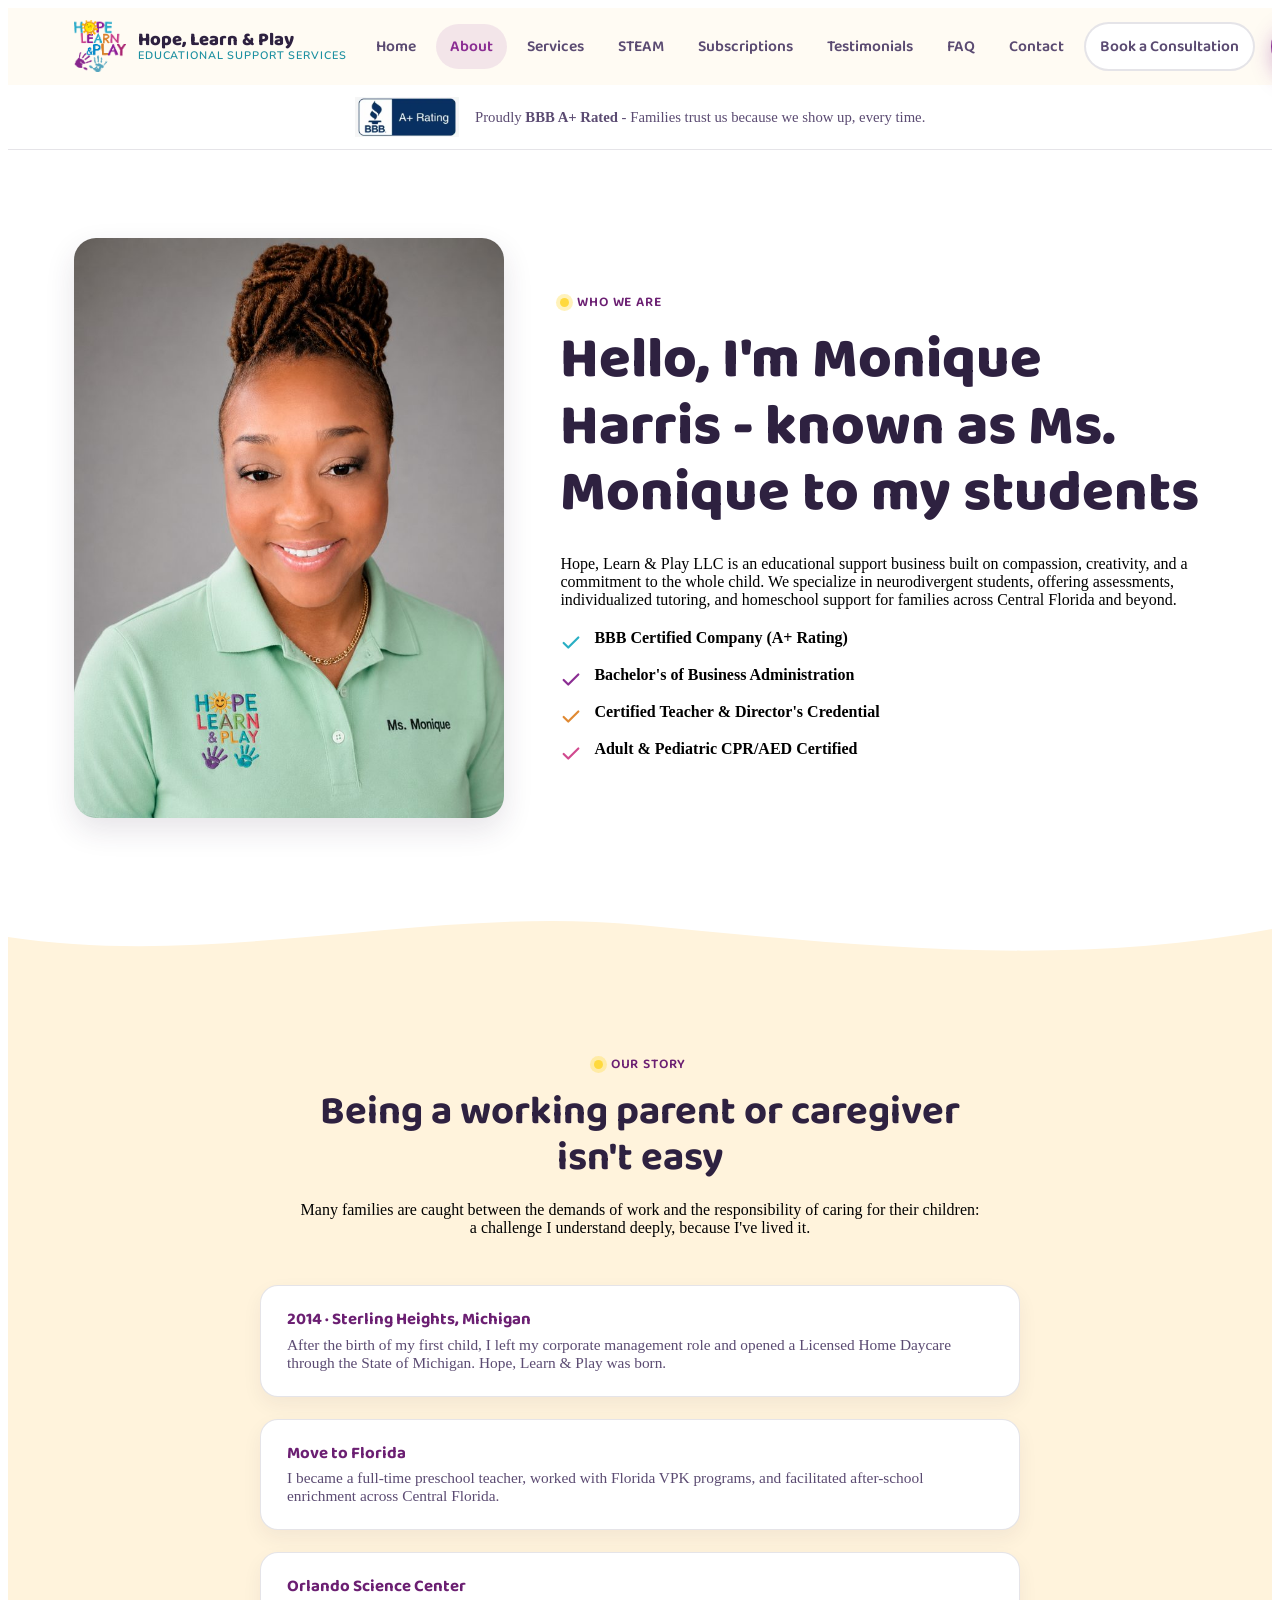
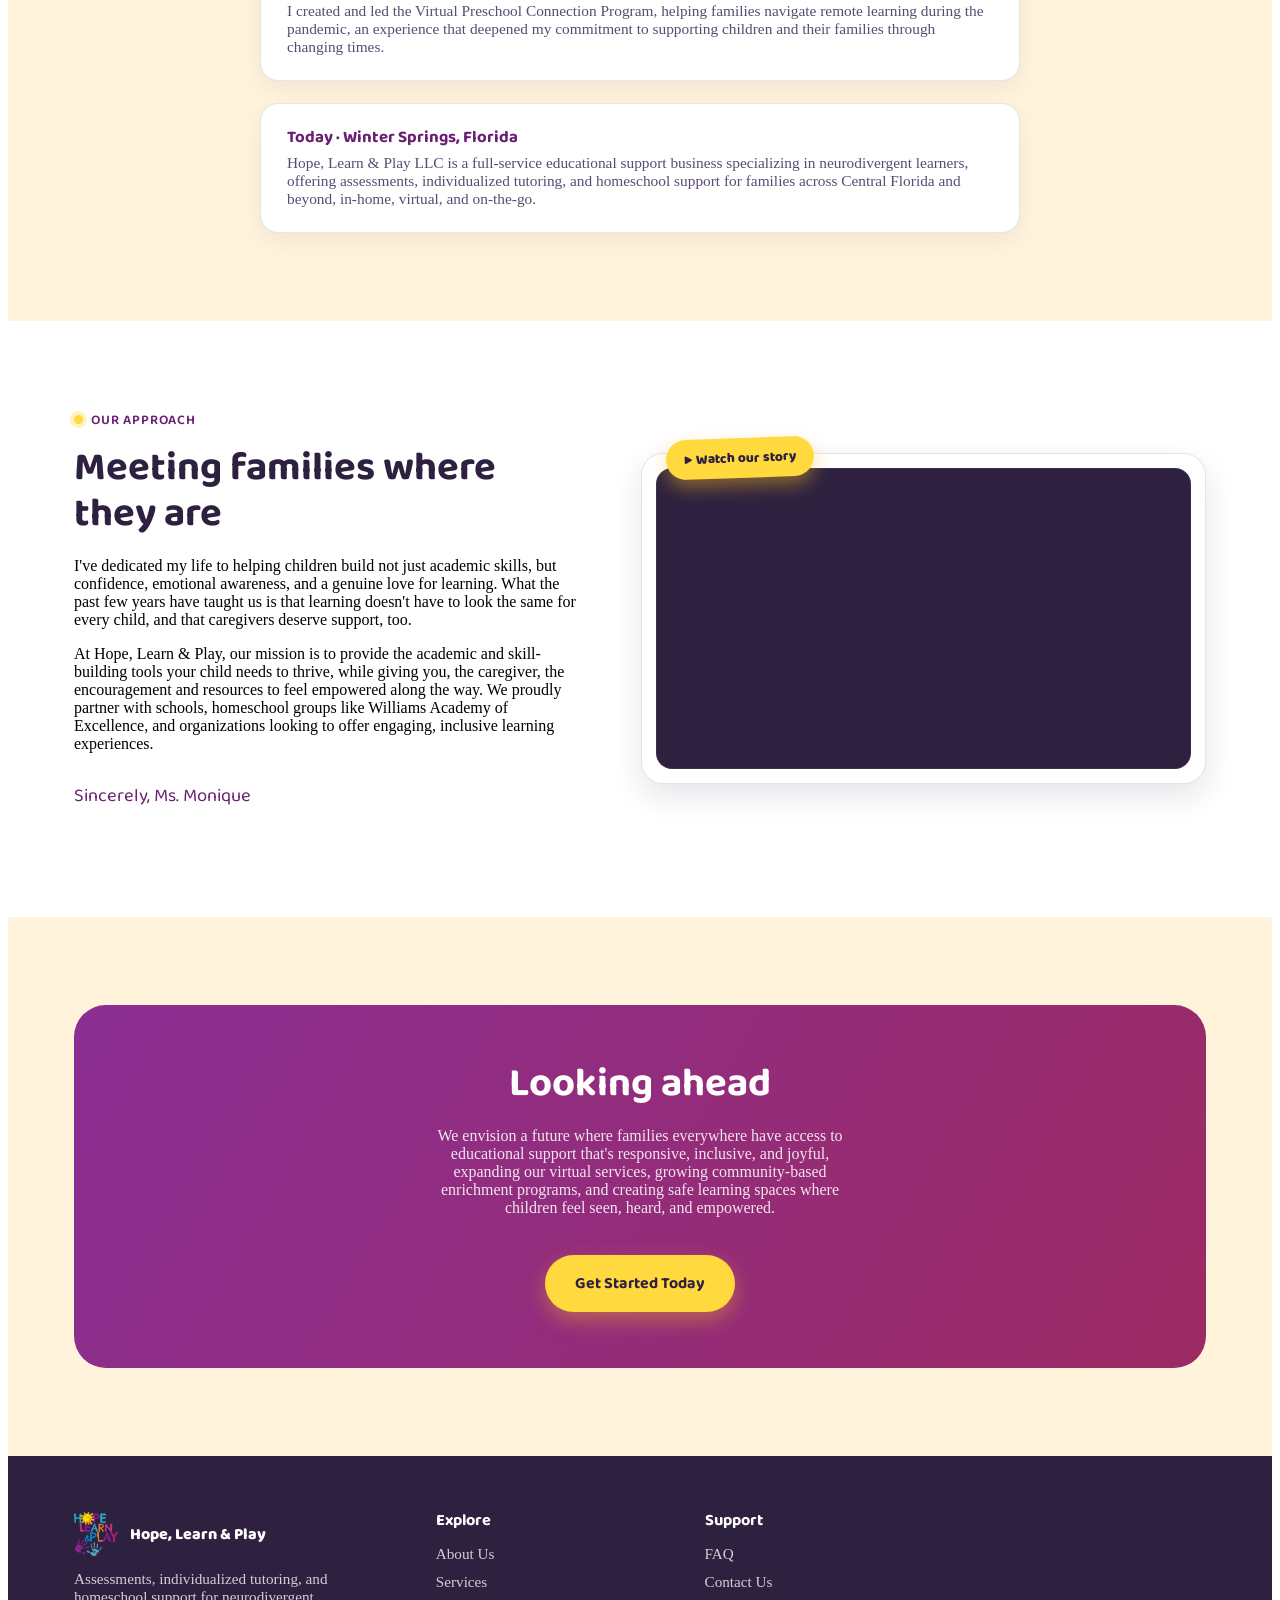
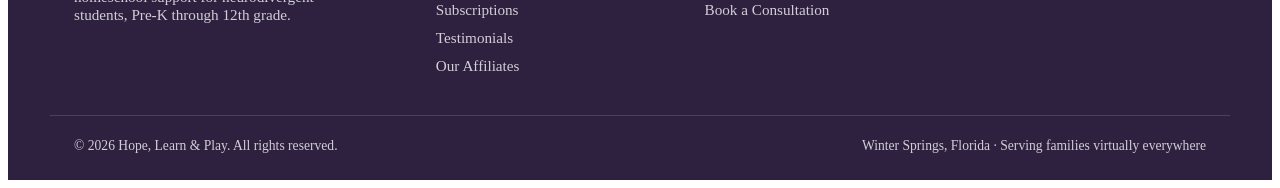
==== about.html @ 9113d037 "Add files via upload" ====
<!DOCTYPE html>
<html lang="en">
<head>
<meta charset="UTF-8">
<meta name="viewport" content="width=device-width, initial-scale=1, viewport-fit=cover">
<meta http-equiv="X-UA-Compatible" content="IE=edge">

<!-- ============ PRIMARY SEO ============ -->
<title>About Us | Hope, Learn & Play</title>
<meta name="description" content="Meet Ms. Monique Harris, founder of Hope, Learn & Play - an educational support business specializing in neurodivergent students, offering assessments, tutoring, and homeschool support in Winter Springs, Florida.">
<meta name="robots" content="index, follow">
<meta name="author" content="Hope, Learn & Play">
<link rel="canonical" href="https://www.hopelearnplay.com/about.html">
<meta name="theme-color" content="#2AAFC4">

<meta property="og:type" content="website">
<meta property="og:site_name" content="Hope, Learn & Play">
<meta property="og:title" content="About Us | Hope, Learn & Play">
<meta property="og:description" content="Meet Ms. Monique Harris, founder of Hope, Learn & Play, an educational support business specializing in neurodivergent students.">
<meta property="og:url" content="https://www.hopelearnplay.com/about.html">
<meta property="og:image" content="assets/logo.png">

<link rel="icon" type="image/png" sizes="192x192" href="assets/logo.png">
<link rel="apple-touch-icon" href="assets/logo.png">

<link rel="preconnect" href="https://fonts.googleapis.com">
<link rel="preconnect" href="https://fonts.gstatic.com" crossorigin>
<link href="https://fonts.googleapis.com/css2?family=Baloo+2:wght@500;600;700;800&family=Nunito:wght@400;600;700;800&display=swap" rel="stylesheet">

<script type="application/ld+json">
{
  "@context": "https://schema.org",
  "@type": "Person",
  "name": "Monique Harris",
  "alternateName": "Ms. Monique",
  "jobTitle": "Founder",
  "worksFor": { "@type": "EducationalOrganization", "name": "Hope, Learn & Play" },
  "description": "Founder of Hope, Learn & Play, a BBB-certified educational support business specializing in neurodivergent students in Winter Springs, Florida."
}
</script>

<link rel="stylesheet" href="assets/styles.css">
</head>
<body>

<a href="#main" class="skip-link">Skip to main content</a>

<!-- ============================================================
     HEADER / NAV
============================================================ -->
<header class="site-header" id="siteHeader">
  <div class="container nav-wrap">
    <a href="index.html" class="brand" aria-label="Hope, Learn & Play home">
      <img src="assets/logo.png" alt="Hope, Learn & Play logo" width="52" height="52">
      <span class="brand-text">Hope, Learn & Play<span>Educational Support Services</span></span>
    </a>

    <nav class="primary-nav" id="primaryNav" aria-label="Primary">
      <a href="index.html">Home</a>
      <a href="about.html" class="active">About</a>
      <a href="index.html#services">Services</a>
	 <a href="index.html#early-learning">STEAM</a>
      <a href="subscriptions.html">Subscriptions</a>
      <a href="index.html#testimonials">Testimonials</a>
      <a href="index.html#faq">FAQ</a>
      <a href="index.html#contact">Contact</a>
      <a href="index.html#contact" class="btn btn-secondary">Book a Consultation</a>
    </nav>

    <div class="header-actions">
      <a href="index.html#contact" class="btn btn-primary desktop-only">Book a Consultation</a>
      <button class="menu-toggle" id="menuToggle" aria-expanded="false" aria-controls="primaryNav" aria-label="Toggle navigation menu">
        <svg class="icon-open" viewBox="0 0 24 24" fill="none" stroke="currentColor" stroke-width="2.4" stroke-linecap="round"><line x1="3" y1="6" x2="21" y2="6"/><line x1="3" y1="12" x2="21" y2="12"/><line x1="3" y1="18" x2="21" y2="18"/></svg>
        <svg class="icon-close" viewBox="0 0 24 24" fill="none" stroke="currentColor" stroke-width="2.4" stroke-linecap="round"><line x1="5" y1="5" x2="19" y2="19"/><line x1="19" y1="5" x2="5" y2="19"/></svg>
      </button>
    </div>
  </div>
</header>

<div class="trust-bar">
  <div class="container trust-bar-inner">
    <a href="https://www.bbb.org/us/fl/winter-springs/profile/education/hope-learn-play-llc-0733-90763793#bbbseal" target="_blank" rel="noopener" class="bbb-link" aria-label="View our A+ Better Business Bureau rating (opens in a new tab)">
      <img src="assets/bbb.webp" alt="Better Business Bureau A+ Rating" width="120" height="46">
    </a>
    <p>Proudly <strong>BBB A+ Rated</strong> - Families trust us because we show up, every time.</p>
  </div>
</div>

<main id="main">

  <!-- ============================================================
       FOUNDER HERO
  ============================================================ -->
  <section class="section" id="home">
    <div class="container founder-hero reveal">
      <img src="assets/hero.jpg" alt="Ms. Monique Harris, founder of Hope, Learn & Play" width="100%" height="100%">
      <div>
        <p class="eyebrow">Who we are</p>
        <h1>Hello, I'm Monique Harris - known as Ms. Monique to my students</h1>
        <p class="lead">Hope, Learn & Play LLC is an educational support business built on compassion, creativity, and a commitment to the whole child. We specialize in neurodivergent students, offering assessments, individualized tutoring, and homeschool support for families across Central Florida and beyond.</p>
        <ul class="credentials-list">
          <li><svg width="22" height="22" viewBox="0 0 24 24" fill="none" stroke="#2AAFC4" stroke-width="2.4" stroke-linecap="round" stroke-linejoin="round"><path d="M20 6 9 17l-5-5"/></svg> BBB Certified Company (A+ Rating)</li>
          <li><svg width="22" height="22" viewBox="0 0 24 24" fill="none" stroke="#8B2E93" stroke-width="2.4" stroke-linecap="round" stroke-linejoin="round"><path d="M20 6 9 17l-5-5"/></svg> Bachelor's of Business Administration</li>
          <li><svg width="22" height="22" viewBox="0 0 24 24" fill="none" stroke="#E08A34" stroke-width="2.4" stroke-linecap="round" stroke-linejoin="round"><path d="M20 6 9 17l-5-5"/></svg> Certified Teacher & Director's Credential</li>
          <li><svg width="22" height="22" viewBox="0 0 24 24" fill="none" stroke="#D14A8F" stroke-width="2.4" stroke-linecap="round" stroke-linejoin="round"><path d="M20 6 9 17l-5-5"/></svg> Adult & Pediatric CPR/AED Certified</li>
        </ul>
      </div>
    </div>
  </section>

  <svg class="divider" viewBox="0 0 1440 60" preserveAspectRatio="none" aria-hidden="true"><path d="M0,32 C240,64 480,0 720,20 C960,40 1200,64 1440,24 L1440,60 L0,60 Z" fill="#FFF3DC"/></svg>

  <!-- ============================================================
       OUR STORY
  ============================================================ -->
  <section class="section section--alt">
    <div class="container">
      <div class="section-head center reveal">
        <p class="eyebrow">Our story</p>
        <h2>Being a working parent or caregiver isn't easy</h2>
        <p>Many families are caught between the demands of work and the responsibility of caring for their children: a challenge I understand deeply, because I've lived it.</p>
      </div>

      <div class="timeline reveal">
        <div class="timeline-item">
          <h3>2014 &middot; Sterling Heights, Michigan</h3>
          <p>After the birth of my first child, I left my corporate management role and opened a Licensed Home Daycare through the State of Michigan. Hope, Learn & Play was born.</p>
        </div>
        <div class="timeline-item">
          <h3>Move to Florida</h3>
          <p>I became a full-time preschool teacher, worked with Florida VPK programs, and facilitated after-school enrichment across Central Florida.</p>
        </div>
        <div class="timeline-item">
          <h3>Orlando Science Center</h3>
          <p>I created and led the Virtual Preschool Connection Program, helping families navigate remote learning during the pandemic, an experience that deepened my commitment to supporting children and their families through changing times.</p>
        </div>
        <div class="timeline-item">
          <h3>Today &middot; Winter Springs, Florida</h3>
          <p>Hope, Learn & Play LLC is a full-service educational support business specializing in neurodivergent learners, offering assessments, individualized tutoring, and homeschool support for families across Central Florida and beyond, in-home, virtual, and on-the-go.</p>
        </div>
      </div>
    </div>
  </section>

  <!-- ============================================================
       MISSION
  ============================================================ -->
  <section class="section">
    <div class="container about-grid">
      <div class="reveal">
        <p class="eyebrow">Our approach</p>
        <h2>Meeting families where they are</h2>
        <p>I've dedicated my life to helping children build not just academic skills, but confidence, emotional awareness, and a genuine love for learning. What the past few years have taught us is that learning doesn't have to look the same for every child, and that caregivers deserve support, too.</p>
        <p>At Hope, Learn & Play, our mission is to provide the academic and skill-building tools your child needs to thrive, while giving you, the caregiver, the encouragement and resources to feel empowered along the way. We proudly partner with schools, homeschool groups like Williams Academy of Excellence, and organizations looking to offer engaging, inclusive learning experiences.</p>
        <p class="signature-block">Sincerely, Ms. Monique</p>
      </div>
      <div class="reveal">
        <div class="video-card">
          <span class="video-badge">&#9654; Watch our story</span>
          <div class="video-frame">
            <iframe
              src="https://www.youtube.com/embed/Mqvn1uYfb4w?autoplay=1&mute=1"
              title="YouTube video player"
              frameborder="0"
              allow="accelerometer; autoplay; clipboard-write; encrypted-media; gyroscope; picture-in-picture; web-share"
              allowfullscreen>
            </iframe>
          </div>
        </div>
      </div>
    </div>
  </section>

  <!-- ============================================================
       LOOKING AHEAD
  ============================================================ -->
  <section class="section section--alt">
    <div class="container">
      <div class="cta-band reveal">
        <h2>Looking ahead</h2>
        <p>We envision a future where families everywhere have access to educational support that's responsive, inclusive, and joyful, expanding our virtual services, growing community-based enrichment programs, and creating safe learning spaces where children feel seen, heard, and empowered.</p>
        <a href="index.html#contact" class="btn btn-sun">Get Started Today</a>
      </div>
    </div>
  </section>

</main>

<!-- ============================================================
     FOOTER
============================================================ -->
<footer class="site-footer">
  <div class="container footer-grid">
    <div>
      <div class="footer-brand">
        <img src="assets/logo.png" alt="Hope, Learn & Play logo">
        <span>Hope, Learn & Play</span>
      </div>
      <p style="max-width:34ch; font-size:.95rem;">Assessments, individualized tutoring, and homeschool support for neurodivergent students, Pre-K through 12th grade.</p>
    </div>
    <div>
      <h4>Explore</h4>
      <ul>
        <li><a href="about.html">About Us</a></li>
        <li><a href="index.html#services">Services</a></li>
        <li><a href="subscriptions.html">Subscriptions</a></li>
        <li><a href="index.html#testimonials">Testimonials</a></li>
        <li><a href="index.html#partners">Our Affiliates</a></li>
      </ul>
    </div>
    <div>
      <h4>Support</h4>
      <ul>
        <li><a href="index.html#faq">FAQ</a></li>
        <li><a href="index.html#contact">Contact Us</a></li>
        <li><a href="index.html#contact">Book a Consultation</a></li>
      </ul>
    </div>
	<!--
    <div>
      <h4>Legal</h4>
      <ul>
        <li><a href="#">Privacy Policy</a></li>
        <li><a href="#">Terms of Service</a></li>
        <li><a href="#">Do Not Sell My Personal Information</a></li>
      </ul>
    </div>
	
	  -->
  </div>

  
  <div class="container footer-bottom">
    <span>&copy; <span id="year"></span> Hope, Learn & Play. All rights reserved.</span>
    <span>Winter Springs, Florida &middot; Serving families virtually everywhere</span>
  </div>
</footer>

<button id="backToTop" aria-label="Back to top">
  <svg width="20" height="20" viewBox="0 0 24 24" fill="none" stroke="#2E2140" stroke-width="2.6" stroke-linecap="round" stroke-linejoin="round"><path d="M12 19V5M5 12l7-7 7 7"/></svg>
</button>

<script src="assets/site.js"></script>
</body>
</html>
---- assets/styles.css ----
/* ============================================================
   TOKENS
============================================================ */
:root{
  --cream:#FFFBF2;
  --sand:#FFF3DC;
  --ink:#2E2140;
  --ink-soft:#5B4B72;
  --teal:#2AAFC4;
  --teal-dark:#1B8FA0;
  --purple:#8B2E93;
  --purple-dark:#6B1F72;
  --orange:#E08A34;
  --pink:#D14A8F;
  --wine:#9C2A63;
  --yellow:#FFD93D;
  --yellow-deep:#F5B921;
  --line:rgba(46,33,64,.12);
  --shadow:0 12px 30px rgba(46,33,64,.12);
  --radius:22px;
  --maxw:1180px;
  --header-h:76px;
}

html, body {
  overflow-x: hidden;
  max-width: 100%;
  overscroll-behavior-x: none;
  touch-action: pan-y;
}

*, *::before, *::after {
  box-sizing: border-box;
}


h1,h2,h3,h4{
  font-family:'Baloo 2',cursive;
  color:var(--ink);
  line-height:1.15;
  margin:0 0 .5em;
}
h1{font-size:clamp(2.3rem,6vw,3.6rem); font-weight:800}
h2{font-size:clamp(1.8rem,4vw,2.5rem); font-weight:700}
h3{font-size:1.3rem; font-weight:700}
p{margin:0 0 1em}
a{color:inherit}
img{max-width:100%; display:block}
.container{max-width:var(--maxw); margin-inline:auto; padding-inline:24px}
.eyebrow{
  display:inline-flex; align-items:center; gap:8px;
  font-family:'Baloo 2',cursive; font-weight:600; font-size:.85rem;
  letter-spacing:.06em; text-transform:uppercase;
  color:var(--purple-dark); margin-bottom:14px;
}
.eyebrow::before{content:''; width:9px; height:9px; border-radius:50%; background:var(--yellow); box-shadow:0 0 0 4px rgba(255,217,61,.35)}
.section{padding:88px 0}
.section--alt{background:var(--sand)}
.section-head{max-width:680px; margin-bottom:48px}
.section-head.center{margin-inline:auto; text-align:center}
.visually-hidden{position:absolute; width:1px; height:1px; overflow:hidden; clip:rect(0 0 0 0); white-space:nowrap}

/* Buttons */
.btn{
  display:inline-flex; align-items:center; justify-content:center; gap:8px;
  font-family:'Baloo 2',cursive; font-weight:700; font-size:1rem;
  padding:14px 28px; border-radius:100px; border:2px solid transparent;
  cursor:pointer; text-decoration:none; transition:transform .18s ease, box-shadow .18s ease, background .18s ease;
  white-space:nowrap;
}
.btn:active{transform:translateY(1px)}
.btn-primary{background:var(--purple); color:#fff; box-shadow:0 8px 20px rgba(139,46,147,.35)}
.btn-primary:hover{background:var(--purple-dark); box-shadow:0 10px 24px rgba(139,46,147,.45); transform:translateY(-2px)}
.btn-secondary{background:#fff; color:var(--ink); border-color:var(--line)}
.btn-secondary:hover{border-color:var(--teal); color:var(--teal-dark); transform:translateY(-2px)}
.btn-sun{background:var(--yellow); color:var(--ink); box-shadow:0 8px 20px rgba(245,185,33,.4)}
.btn-sun:hover{background:var(--yellow-deep); transform:translateY(-2px)}
.btn-block{width:100%}

/* Skip link */
.skip-link{
  position:absolute; left:12px; top:-60px; background:var(--ink); color:#fff;
  padding:12px 18px; border-radius:10px; z-index:1000; transition:top .2s ease;
  font-family:'Baloo 2',cursive; font-weight:600; text-decoration:none;
}
.skip-link:focus{top:12px}

:focus-visible{outline:3px solid var(--teal); outline-offset:3px}

/* ============================================================
   HEADER
============================================================ */
header.site-header{
  position:sticky; top:0; z-index:900;
  background:rgba(255,251,242,.9);
  backdrop-filter:blur(10px);
  border-bottom:1px solid transparent;
  transition:border-color .25s ease, box-shadow .25s ease, padding .25s ease;
}
header.site-header.scrolled{border-color:var(--line); box-shadow:0 6px 20px rgba(46,33,64,.06)}
.nav-wrap{
  height:var(--header-h);
  display:flex; align-items:center; justify-content:space-between; gap:16px;
}
.brand{display:flex; align-items:center; gap:12px; text-decoration:none; flex-shrink:0}
.brand img{height:52px; width:52px; object-fit:contain}
.brand-text{font-family:'Baloo 2',cursive; font-weight:800; font-size:1.15rem; color:var(--ink); line-height:1.1}
.brand-text span{display:block; font-family:'Nunito',sans-serif; font-weight:600; font-size:.68rem; letter-spacing:.08em; text-transform:uppercase; color:var(--teal-dark)}

nav.primary-nav{display:flex; align-items:center; gap:6px}
nav.primary-nav a{
  font-family:'Baloo 2',cursive; font-weight:600; font-size:.98rem;
  color:var(--ink-soft); text-decoration:none; padding:10px 14px; border-radius:100px;
  transition:background .18s ease, color .18s ease;
  position:relative;
}
nav.primary-nav a:hover{background:rgba(139,46,147,.08); color:var(--purple)}
nav.primary-nav a.active{color:var(--purple); background:rgba(139,46,147,.1)}

.header-actions{display:flex; align-items:center; gap:12px}
.menu-toggle{
  display:none; align-items:center; justify-content:center;
  width:46px; height:46px; border-radius:14px; border:1px solid var(--line);
  background:#fff; cursor:pointer;
}
.menu-toggle svg{width:22px; height:22px}
.menu-toggle[aria-expanded="true"] .icon-open{display:none}
.menu-toggle[aria-expanded="false"] .icon-close{display:none}

@media (max-width:900px){
  nav.primary-nav{
    position:fixed; inset:var(--header-h) 0 0 0; height:calc(100dvh - var(--header-h));
    background:var(--cream); flex-direction:column; justify-content:flex-start;
    padding:28px 24px; gap:4px; transform:translateX(100%); transition:transform .3s ease;
    overflow-y:auto;
  }
  nav.primary-nav.open{transform:translateX(0)}
  nav.primary-nav a{width:100%; padding:16px 18px; font-size:1.1rem; border-bottom:1px solid var(--line); border-radius:12px}
  .nav-cta{margin-top:16px; width:100%}
  .header-actions .btn-primary.desktop-only{display:none}
  .menu-toggle{display:inline-flex}
}
@media (min-width:901px){
  .nav-cta{display:none}
}

/* ============================================================
   HERO
============================================================ */
.hero{position:relative; overflow:hidden; padding:64px 0 96px}
.hero::before{
  content:''; position:absolute; inset:0; z-index:0;
  background:
    radial-gradient(560px 420px at 82% 8%, rgba(255,217,61,.35), transparent 65%),
    radial-gradient(420px 340px at -5% 90%, rgba(42,175,196,.18), transparent 70%);
}
.hero-grid{position:relative; z-index:1; display:grid; grid-template-columns:1.1fr .9fr; gap:56px; align-items:center}
.hero-copy .pill-row{display:flex; flex-wrap:wrap; gap:10px; margin:26px 0 32px}
.pill{
  display:inline-flex; align-items:center; gap:8px; background:#fff; border:1px solid var(--line);
  padding:9px 16px; border-radius:100px; font-weight:700; font-size:.86rem; color:var(--ink-soft);
  box-shadow:0 4px 10px rgba(46,33,64,.05);
}
.pill span.dot{width:8px; height:8px; border-radius:50%}
.hero-cta-row{display:flex; flex-wrap:wrap; gap:14px}
.hero-copy p.lead{font-size:1.15rem; color:var(--ink-soft); max-width:52ch}

.hero-art{position:relative; display:flex; align-items:center; justify-content:center}


.hero-photo{
  width:100%;
max-width:780px;
  aspect-ratio:4 / 3;
  object-fit:cover;
  object-position:center;
  border-radius:28px;
  box-shadow:0 24px 60px rgba(46,33,64,.18);
  border:6px solid rgba(255,255,255,.75);
  display:block;
}

.sun-badge{width:min(360px,80%); aspect-ratio:1; position:relative}
.sun-badge img{width:100%; height:100%; object-fit:contain; filter:drop-shadow(0 20px 40px rgba(139,46,147,.22))}
.sun-badge .float-chip{
  position:absolute; background:#fff; border-radius:18px; padding:12px 16px; box-shadow:var(--shadow);
  font-family:'Baloo 2',cursive; font-weight:700; font-size:.85rem; display:flex; align-items:center; gap:8px;
  border:1px solid var(--line);
}
.chip-1{top:6%; left:-8%; color:var(--teal-dark)}
.chip-2{bottom:10%; right:-10%; color:var(--pink)}

@keyframes floaty{0%,100%{transform:translateY(0)} 50%{transform:translateY(-10px)}}
.float-chip{animation:floaty 5s ease-in-out infinite}
.chip-2{animation-delay:1.4s}

@media (max-width:960px){
  .hero-grid{grid-template-columns:1fr; text-align:center}
  .hero-copy .pill-row, .hero-cta-row{justify-content:center}
  .hero-copy p.lead{margin-inline:auto}
  .hero-art{order:-1; margin-bottom:8px}
  .sun-badge{width:min(260px,70%)}
  .float-chip{display:none}
}

/* ============================================================
   WAVY DIVIDER
============================================================ */
.divider{display:block; width:100%; height:60px; margin-top:-1px}

/* ============================================================
   SERVICES
============================================================ */
.services-grid{display:grid; grid-template-columns:repeat(3,1fr); gap:24px}
.service-card{
  background:#fff; border-radius:var(--radius); padding:30px 26px; border:1px solid var(--line);
  box-shadow:var(--shadow); position:relative; overflow:hidden;
  transition:transform .25s ease, box-shadow .25s ease;
}
.service-card:hover{transform:translateY(-6px); box-shadow:0 20px 40px rgba(46,33,64,.16)}
.service-card::before{content:''; position:absolute; top:0; left:0; right:0; height:6px; background:var(--accent,var(--teal))}
.service-icon{
  width:54px; height:54px; border-radius:16px; display:flex; align-items:center; justify-content:center;
  background:color-mix(in srgb, var(--accent,var(--teal)) 16%, white); margin-bottom:18px; font-size:1.6rem;
}
.service-card h3{margin-bottom:8px}
.service-card p{color:var(--ink-soft); font-size:.98rem; margin-bottom:0}

@media (max-width:960px){.services-grid{grid-template-columns:1fr 1fr}}
@media (max-width:640px){.services-grid{grid-template-columns:1fr}}

/* ============================================================
   ABOUT
============================================================ */
.about-grid{display:grid; grid-template-columns:.95fr 1.05fr; gap:56px; align-items:center}
.about-art{
  position:relative; background:#fff; border:1px solid var(--line); border-radius:var(--radius);
  padding:36px; box-shadow:var(--shadow);
}
.team-row{display:flex; flex-wrap:wrap; gap:12px; margin-top:22px}
.team-chip{
  display:flex; align-items:center; gap:10px; background:var(--sand); border-radius:100px; padding:8px 16px 8px 8px;
  font-family:'Baloo 2',cursive; font-weight:700; font-size:.92rem;
}
.team-chip .avatar{
  width:34px; height:34px; border-radius:50%; display:flex; align-items:center; justify-content:center;
  color:#fff; font-family:'Baloo 2',cursive; font-weight:800;
}
.value-list{list-style:none; margin:24px 0 0; padding:0; display:grid; gap:14px}
.value-list li{display:flex; gap:12px; align-items:flex-start; font-weight:700; color:var(--ink)}
.value-list li svg{flex-shrink:0; margin-top:3px}
@media (max-width:900px){.about-grid{grid-template-columns:1fr}}

/* ============================================================
   STEAM
============================================================ */
.steam-grid{display:grid; grid-template-columns:repeat(5,1fr); gap:18px}
.steam-card{
  background:#fff; border-radius:18px; padding:22px 16px; text-align:center; border:1px solid var(--line);
  box-shadow:0 8px 20px rgba(46,33,64,.06);
}
.steam-card .letter{
  width:44px; height:44px; border-radius:50%; margin:0 auto 12px; display:flex; align-items:center; justify-content:center;
  font-family:'Baloo 2',cursive; font-weight:800; color:#fff; font-size:1.1rem;
}
.steam-card p{font-size:.9rem; color:var(--ink-soft); margin:0}
@media (max-width:900px){.steam-grid{grid-template-columns:repeat(3,1fr)}}
@media (max-width:560px){.steam-grid{grid-template-columns:repeat(2,1fr)}}

/* ============================================================
   HOW IT WORKS
============================================================ */
.steps{list-style:none; margin:0; padding:0; display:grid; grid-template-columns:repeat(4,1fr); gap:22px; counter-reset:step}
.step{position:relative; padding:34px 22px 22px; background:#fff; border-radius:18px; border:1px solid var(--line)}
.step::before{
  counter-increment:step; content:counter(step);
  position:absolute; top:-20px; left:22px; width:44px; height:44px; border-radius:50%;
  background:var(--purple); color:#fff; font-family:'Baloo 2',cursive; font-weight:800; font-size:1.1rem;
  display:flex; align-items:center; justify-content:center; box-shadow:0 8px 18px rgba(139,46,147,.35);
}
.step h3{font-size:1.08rem; margin-top:6px}
.step p{color:var(--ink-soft); font-size:.94rem; margin-bottom:0}
@media (max-width:900px){.steps{grid-template-columns:1fr 1fr}}
@media (max-width:560px){.steps{grid-template-columns:1fr}}

/* ============================================================
   TESTIMONIALS
============================================================ */
.testi-wrap{position:relative}
.testi-track{
  display:flex; gap:22px; overflow-x:auto; scroll-snap-type:x mandatory; padding:6px 6px 26px;
  scrollbar-width:none;
}
.testi-track::-webkit-scrollbar{display:none}
.testi-card{
  scroll-snap-align:start; flex:0 0 min(420px,86vw); background:#fff; border-radius:var(--radius);
  padding:30px; border:1px solid var(--line); box-shadow:var(--shadow); display:flex; flex-direction:column;
}
.testi-quote{font-size:1.32rem; line-height:1.15; font-family:'Baloo 2',cursive; color:var(--purple); margin-bottom:14px}
.testi-card p.text{color:var(--ink-soft); flex:1}
.testi-name{font-family:'Baloo 2',cursive; font-weight:700; margin-top:14px; color:var(--ink)}
.testi-controls{display:flex; justify-content:center; gap:12px; margin-top:6px}
.testi-controls button{
  width:44px; height:44px; border-radius:50%; border:1px solid var(--line); background:#fff; cursor:pointer;
  display:flex; align-items:center; justify-content:center; transition:background .18s ease;
}
.testi-controls button:hover{background:var(--sand)}

/* ============================================================
   FAQ
============================================================ */
.faq-list{display:grid; gap:14px; max-width:820px}
.faq-item{background:#fff; border:1px solid var(--line); border-radius:16px; overflow:hidden}
.faq-item summary{
  cursor:pointer; list-style:none; padding:20px 24px; font-family:'Baloo 2',cursive; font-weight:700;
  display:flex; align-items:center; justify-content:space-between; gap:16px;
}
.faq-item summary::-webkit-details-marker{display:none}
.faq-item summary .plus{
  flex-shrink:0; width:28px; height:28px; border-radius:50%; background:var(--sand);
  display:flex; align-items:center; justify-content:center; transition:transform .25s ease;
  font-size:1.2rem; color:var(--purple); font-weight:800;
}
.faq-item[open] summary .plus{transform:rotate(45deg)}
.faq-item .faq-body{padding:0 24px 22px; color:var(--ink-soft)}

/* ============================================================
   CONTACT
============================================================ */
.contact-grid{display:grid; grid-template-columns:1fr 1fr; gap:44px; align-items:start}
.contact-card{background:#fff; border-radius:var(--radius); border:1px solid var(--line); box-shadow:var(--shadow); padding:34px}
.form-row{display:grid; grid-template-columns:1fr 1fr; gap:16px}
.field{display:flex; flex-direction:column; gap:6px; margin-bottom:16px}
.field label{font-weight:700; font-size:.92rem}
.field input, .field select, .field textarea{
  font:inherit; padding:12px 14px; border-radius:12px; border:1.5px solid var(--line); background:var(--cream);
  transition:border-color .18s ease, box-shadow .18s ease;
}
.field input:focus, .field select:focus, .field textarea:focus{
  border-color:var(--teal); box-shadow:0 0 0 4px rgba(42,175,196,.15); outline:none;
}
.field textarea{resize:vertical; min-height:110px}
.contact-info-list{list-style:none; margin:0 0 28px; padding:0; display:grid; gap:18px}
.contact-info-list li{display:flex; gap:14px; align-items:flex-start}
.contact-info-list .ico{
  width:46px; height:46px; border-radius:14px; background:var(--sand); flex-shrink:0;
  display:flex; align-items:center; justify-content:center;
}
.contact-info-list strong{display:block; font-family:'Baloo 2',cursive}
.social-row{display:flex; gap:12px; margin-top:8px}
.social-row a{
  width:46px; height:46px; border-radius:50%; background:var(--ink); color:#fff; display:flex;
  align-items:center; justify-content:center; transition:background .18s ease, transform .18s ease;
}
.social-row a:hover{background:var(--purple); transform:translateY(-3px)}
@media (max-width:900px){.contact-grid{grid-template-columns:1fr}}
@media (max-width:560px){.form-row{grid-template-columns:1fr}}

/* dialog */
dialog#confirmDialog{
  border:none; border-radius:24px; padding:0; max-width:420px; width:90vw; box-shadow:0 30px 60px rgba(46,33,64,.35);
}
dialog#confirmDialog::backdrop{background:rgba(46,33,64,.55); backdrop-filter:blur(2px)}
.dialog-inner{padding:36px 30px; text-align:center}
.dialog-inner .sun-mini{width:64px; height:64px; margin:0 auto 16px}
.dialog-inner h3{margin-bottom:10px}
.dialog-inner p{color:var(--ink-soft)}

/* ============================================================
   CTA BAND
============================================================ */
.cta-band{
  background:linear-gradient(120deg,var(--purple),var(--wine));
  border-radius:32px; padding:56px 40px; text-align:center; color:#fff; position:relative; overflow:hidden;
}
.cta-band h2{color:#fff}
.cta-band p{color:rgba(255,255,255,.88); max-width:56ch; margin-inline:auto}
.cta-band .btn-sun{margin-top:22px}

/* ============================================================
   FOOTER
============================================================ */
footer.site-footer{background:var(--ink); color:rgba(255,255,255,.78); padding:56px 0 26px}
.footer-grid{display:grid; grid-template-columns:1.4fr 1fr 1fr 1fr; gap:36px}
.footer-grid h4{color:#fff; font-family:'Baloo 2',cursive; margin-bottom:14px; font-size:1.02rem}
.footer-brand{display:flex; align-items:center; gap:12px; margin-bottom:14px}
.footer-brand img{height:44px; width:44px}
.footer-brand span{font-family:'Baloo 2',cursive; color:#fff; font-weight:800}
footer.site-footer ul{list-style:none; margin:0; padding:0; display:grid; gap:10px}
footer.site-footer a{color:rgba(255,255,255,.78); text-decoration:none; font-size:.95rem}
footer.site-footer a:hover{color:var(--yellow)}
.footer-bottom{
  border-top:1px solid rgba(255,255,255,.14); margin-top:40px; padding-top:22px;
  display:flex; flex-wrap:wrap; gap:12px; justify-content:space-between; font-size:.85rem;
}
@media (max-width:860px){.footer-grid{grid-template-columns:1fr 1fr}}
@media (max-width:520px){.footer-grid{grid-template-columns:1fr}}

/* Back to top */
#backToTop{
  position:fixed; right:22px; bottom:22px; z-index:500; width:52px; height:52px; border-radius:50%;
  background:var(--yellow); border:none; box-shadow:0 10px 24px rgba(245,185,33,.5); cursor:pointer;
  display:flex; align-items:center; justify-content:center; opacity:0; pointer-events:none;
  transform:translateY(10px); transition:opacity .25s ease, transform .25s ease;
}
#backToTop.show{opacity:1; pointer-events:auto; transform:translateY(0)}

/* reveal animation */
.reveal{opacity:0; transform:translateY(24px); transition:opacity .6s ease, transform .6s ease}
.reveal.in-view{opacity:1; transform:translateY(0)}

@media (prefers-reduced-motion: reduce){
  html{scroll-behavior:auto}
  .reveal{opacity:1; transform:none; transition:none}
  .float-chip{animation:none}
  *{scroll-behavior:auto !important}
}

/* ============================================================
   TRUST BAR (BBB)
============================================================ */
.trust-bar{background:#fff; border-bottom:1px solid var(--line)}
.trust-bar-inner{
  display:flex; align-items:center; justify-content:center; gap:16px;
  padding:12px 24px; flex-wrap:wrap; text-align:center;
}
.trust-bar-inner p{margin:0; font-size:.92rem; color:var(--ink-soft)}
.bbb-link{display:inline-flex; flex-shrink:0; border-radius:8px; transition:transform .18s ease, box-shadow .18s ease}
.bbb-link:hover{transform:translateY(-2px)}
.bbb-link img{height:40px; width:auto; display:block}

/* ============================================================
   VIDEO CARD (About)
============================================================ */
.video-card{
  position:relative; background:#fff; border:1px solid var(--line); border-radius:var(--radius);
  box-shadow:var(--shadow); padding:14px; overflow:visible;
}
.video-card .video-frame{
  position:relative; width:100%; aspect-ratio:16/9; border-radius:16px; overflow:hidden;
  background:var(--ink); box-shadow:inset 0 0 0 1px rgba(255,255,255,.06);
}
.video-card .video-frame iframe{position:absolute; inset:0; width:100%; height:100%; border:0}
.video-badge{
  position:absolute; top:-16px; left:24px; background:var(--yellow); color:var(--ink);
  font-family:'Baloo 2',cursive; font-weight:800; font-size:.85rem; padding:9px 18px;
  border-radius:100px; box-shadow:0 8px 18px rgba(245,185,33,.45); display:inline-flex; align-items:center; gap:6px;
  z-index:2; transform:rotate(-2deg);
}
.video-caption{display:flex; align-items:center; gap:12px; padding:16px 8px 6px}
.video-caption img{
  width:48px; height:48px; border-radius:50%; object-fit:cover; border:2px solid #fff; box-shadow:0 4px 10px rgba(46,33,64,.18);
  flex-shrink:0;
}
.video-caption strong{font-family:'Baloo 2',cursive; display:block; font-size:.95rem}
.video-caption span{color:var(--ink-soft); font-size:.85rem}

/* ============================================================
   PARTNERS / BUSINESSES WE SUPPORT
============================================================ */
.partners-grid{display:grid; grid-template-columns:repeat(4,1fr); gap:20px}
.partner-card{
  background:#fff; border:1px solid var(--line); border-radius:18px; padding:22px;
  display:flex; flex-direction:column; align-items:center; text-align:center; gap:12px;
  text-decoration:none; color:var(--ink); box-shadow:0 6px 16px rgba(46,33,64,.05);
  transition:transform .2s ease, box-shadow .2s ease, border-color .2s ease;
}
.partner-card:hover{transform:translateY(-4px); box-shadow:0 14px 28px rgba(46,33,64,.12); border-color:var(--teal)}
.partner-card img{width:100%; max-width:120px; height:64px; object-fit:contain}
.partner-card span{font-family:'Baloo 2',cursive; font-weight:700; font-size:.92rem}
.partner-card.placeholder{
  border-style:dashed; border-width:2px; color:var(--ink-soft); cursor:default;
}
.partner-card.placeholder:hover{transform:none; box-shadow:0 6px 16px rgba(46,33,64,.05); border-color:var(--line)}
.partner-card.placeholder .placeholder-icon{
  width:64px; height:64px; border-radius:16px; background:var(--sand); display:flex; align-items:center; justify-content:center;
  color:var(--purple); font-size:1.6rem;
}
@media (max-width:960px){.partners-grid{grid-template-columns:repeat(2,1fr)}}
@media (max-width:560px){.partners-grid{grid-template-columns:1fr}}

/* ============================================================
   PRICING (Subscriptions page)
============================================================ */
.pricing-grid{display:grid; grid-template-columns:repeat(3,1fr); gap:24px}
.price-card{
  background:#fff; border-radius:var(--radius); padding:30px 26px; border:1px solid var(--line);
  box-shadow:var(--shadow); display:flex; flex-direction:column; position:relative; overflow:hidden;
}
.price-card::before{content:''; position:absolute; top:0; left:0; right:0; height:6px; background:var(--accent,var(--teal))}
.price-card h3{margin-bottom:4px}
.price-card .price{font-family:'Baloo 2',cursive; font-weight:800; font-size:2.1rem; color:var(--ink); margin:6px 0 2px}
.price-card .price small{font-family:'Nunito',sans-serif; font-weight:700; font-size:.9rem; color:var(--ink-soft)}
.price-card .reg-fee{font-size:.82rem; color:var(--purple-dark); font-weight:700; margin-bottom:14px}
.price-card p.desc{color:var(--ink-soft); font-size:.94rem}
.price-card ul{list-style:none; margin:14px 0 24px; padding:0; display:grid; gap:10px; flex:1}
.price-card ul li{display:flex; gap:10px; align-items:flex-start; font-size:.92rem; color:var(--ink)}
.price-card ul li svg{flex-shrink:0; margin-top:3px}
.price-card .btn{margin-top:auto}
.price-note{
  background:#fff; border:1px solid var(--line); border-radius:var(--radius); padding:26px 30px;
  box-shadow:var(--shadow); margin-top:8px;
}
@media (max-width:960px){.pricing-grid{grid-template-columns:1fr 1fr}}
@media (max-width:640px){.pricing-grid{grid-template-columns:1fr}}

/* ============================================================
   ABOUT PAGE
============================================================ */
.founder-hero{display:grid; grid-template-columns:.8fr 1.2fr; gap:56px; align-items:center}
.founder-hero img{border-radius:var(--radius); box-shadow:var(--shadow); width:100%}
.credentials-list{list-style:none; margin:20px 0 0; padding:0; display:grid; gap:12px}
.credentials-list li{display:flex; gap:12px; align-items:flex-start; font-weight:700}
.credentials-list li svg{flex-shrink:0; margin-top:3px}
.timeline{display:grid; gap:22px; max-width:760px; margin-inline:auto}
.timeline-item{background:#fff; border:1px solid var(--line); border-radius:18px; padding:24px 26px; box-shadow:0 8px 20px rgba(46,33,64,.06)}
.timeline-item h3{font-size:1.05rem; margin-bottom:6px; color:var(--purple-dark)}
.timeline-item p{margin-bottom:0; color:var(--ink-soft); font-size:.96rem}
.signature-block{margin-top:28px; font-family:'Baloo 2',cursive; font-size:1.15rem; color:var(--purple-dark)}
@media (max-width:900px){.founder-hero{grid-template-columns:1fr}}
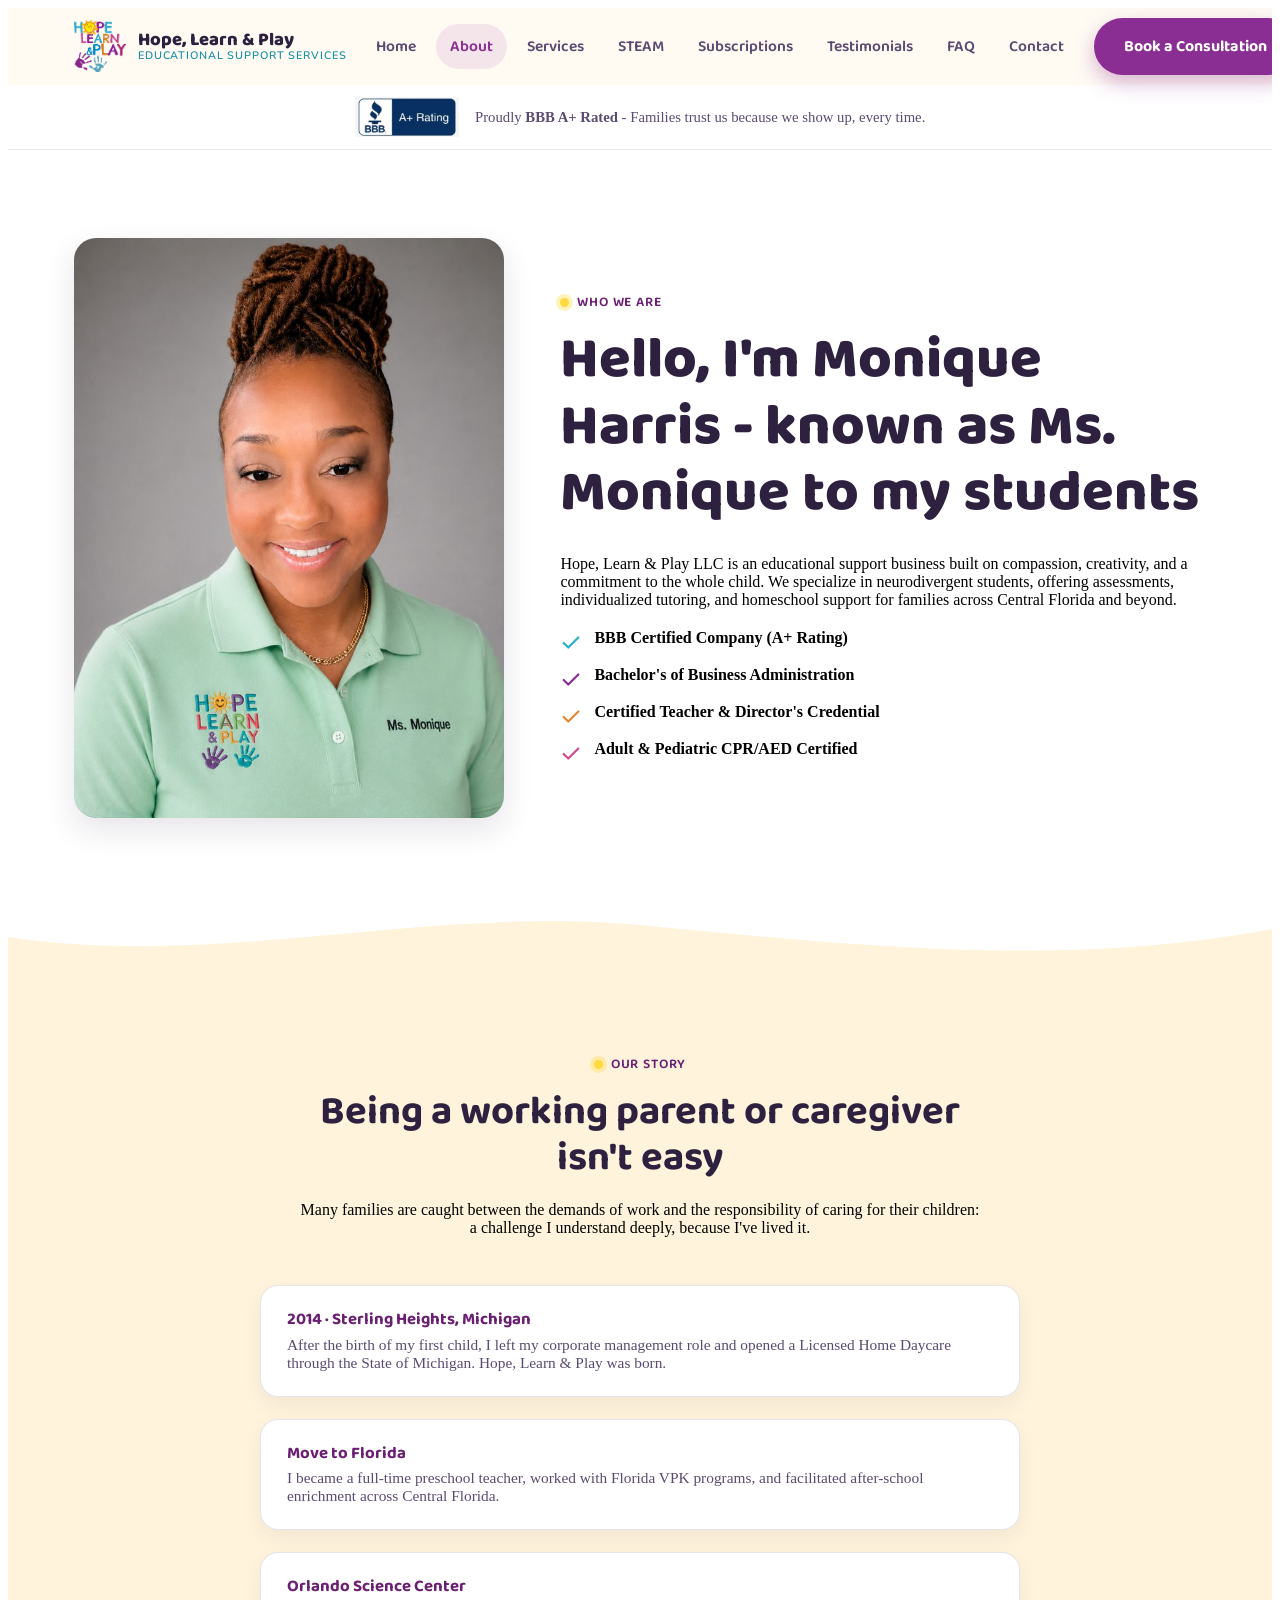
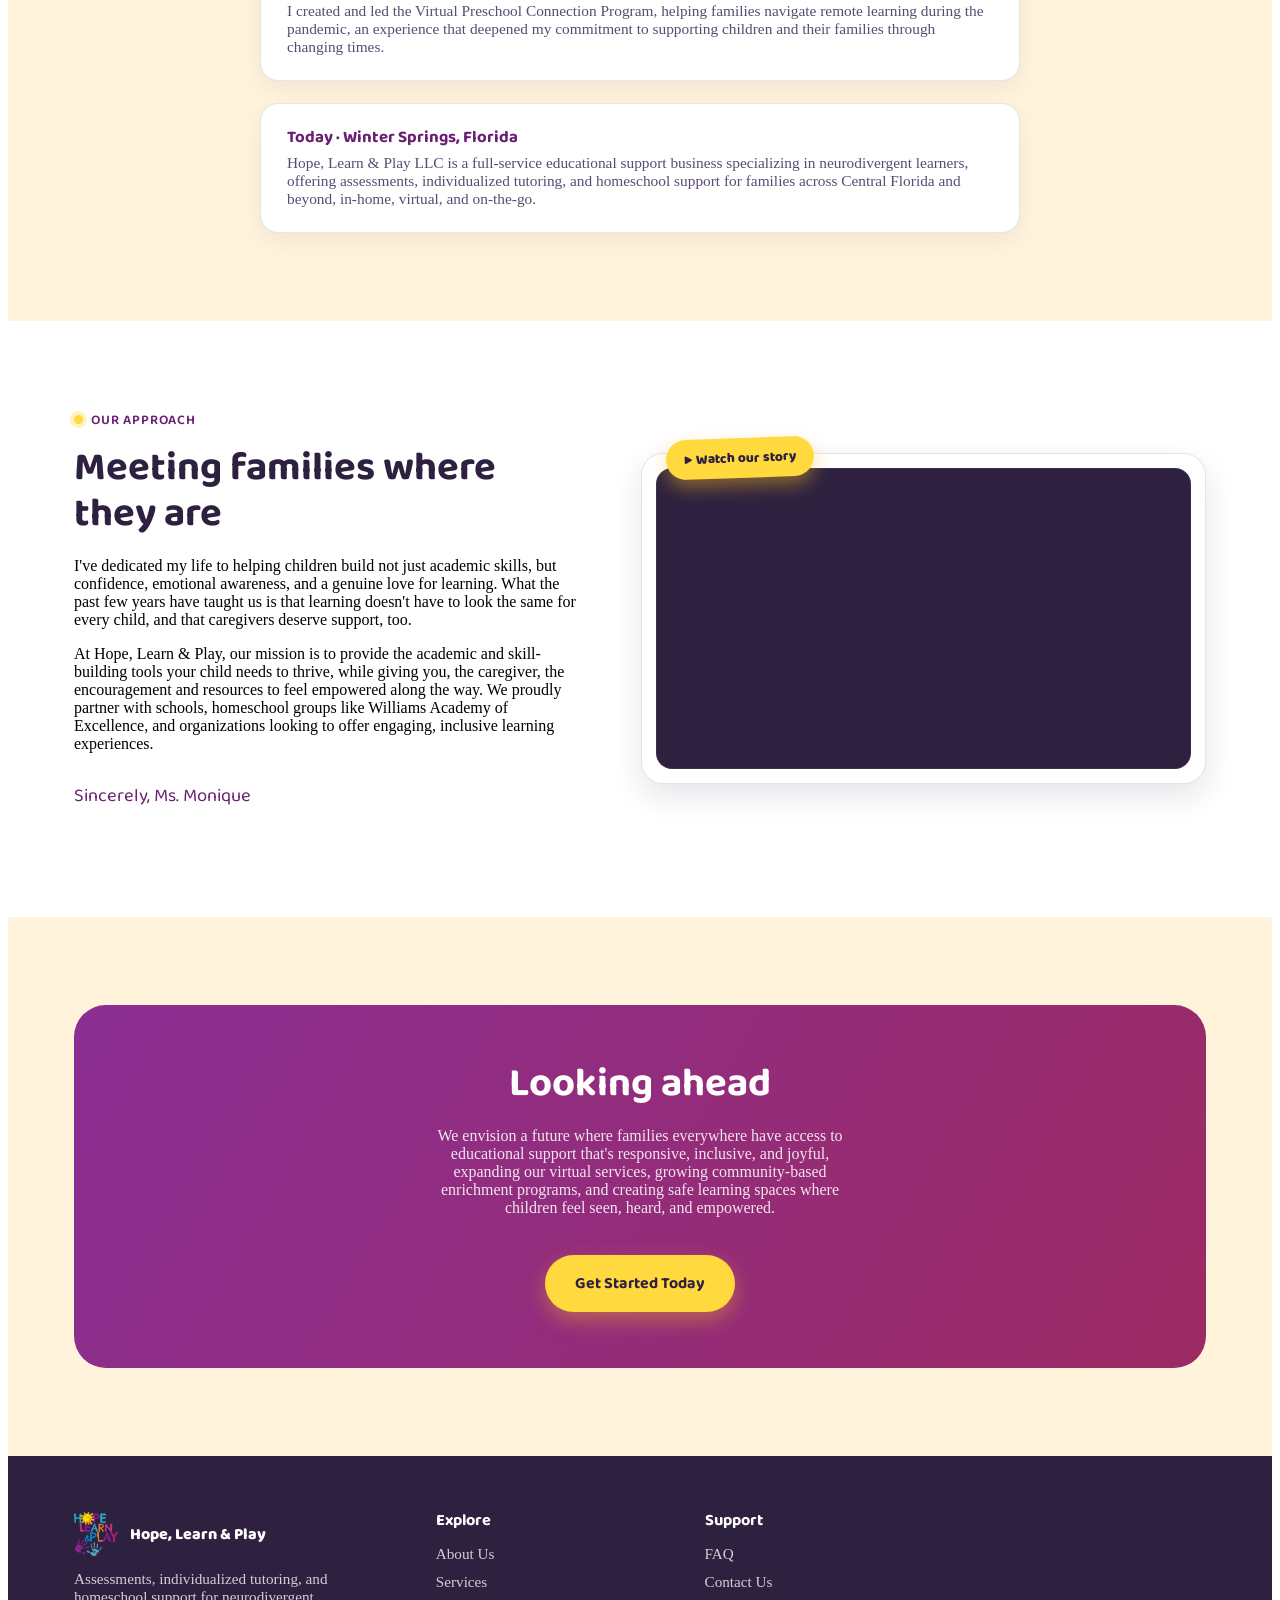
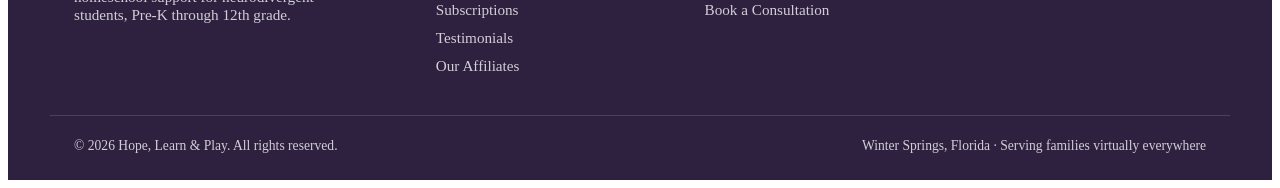
==== commit b141494d: "Add files via upload" ====
--- a/about.html
+++ b/about.html
@@ -64,7 +64,7 @@
       <a href="index.html#testimonials">Testimonials</a>
       <a href="index.html#faq">FAQ</a>
       <a href="index.html#contact">Contact</a>
-      <a href="index.html#contact" class="btn btn-secondary">Book a Consultation</a>
+      <a href="index.html#contact" class="btn btn-secondary nav-cta">Book a Consultation</a>
     </nav>
 
     <div class="header-actions">
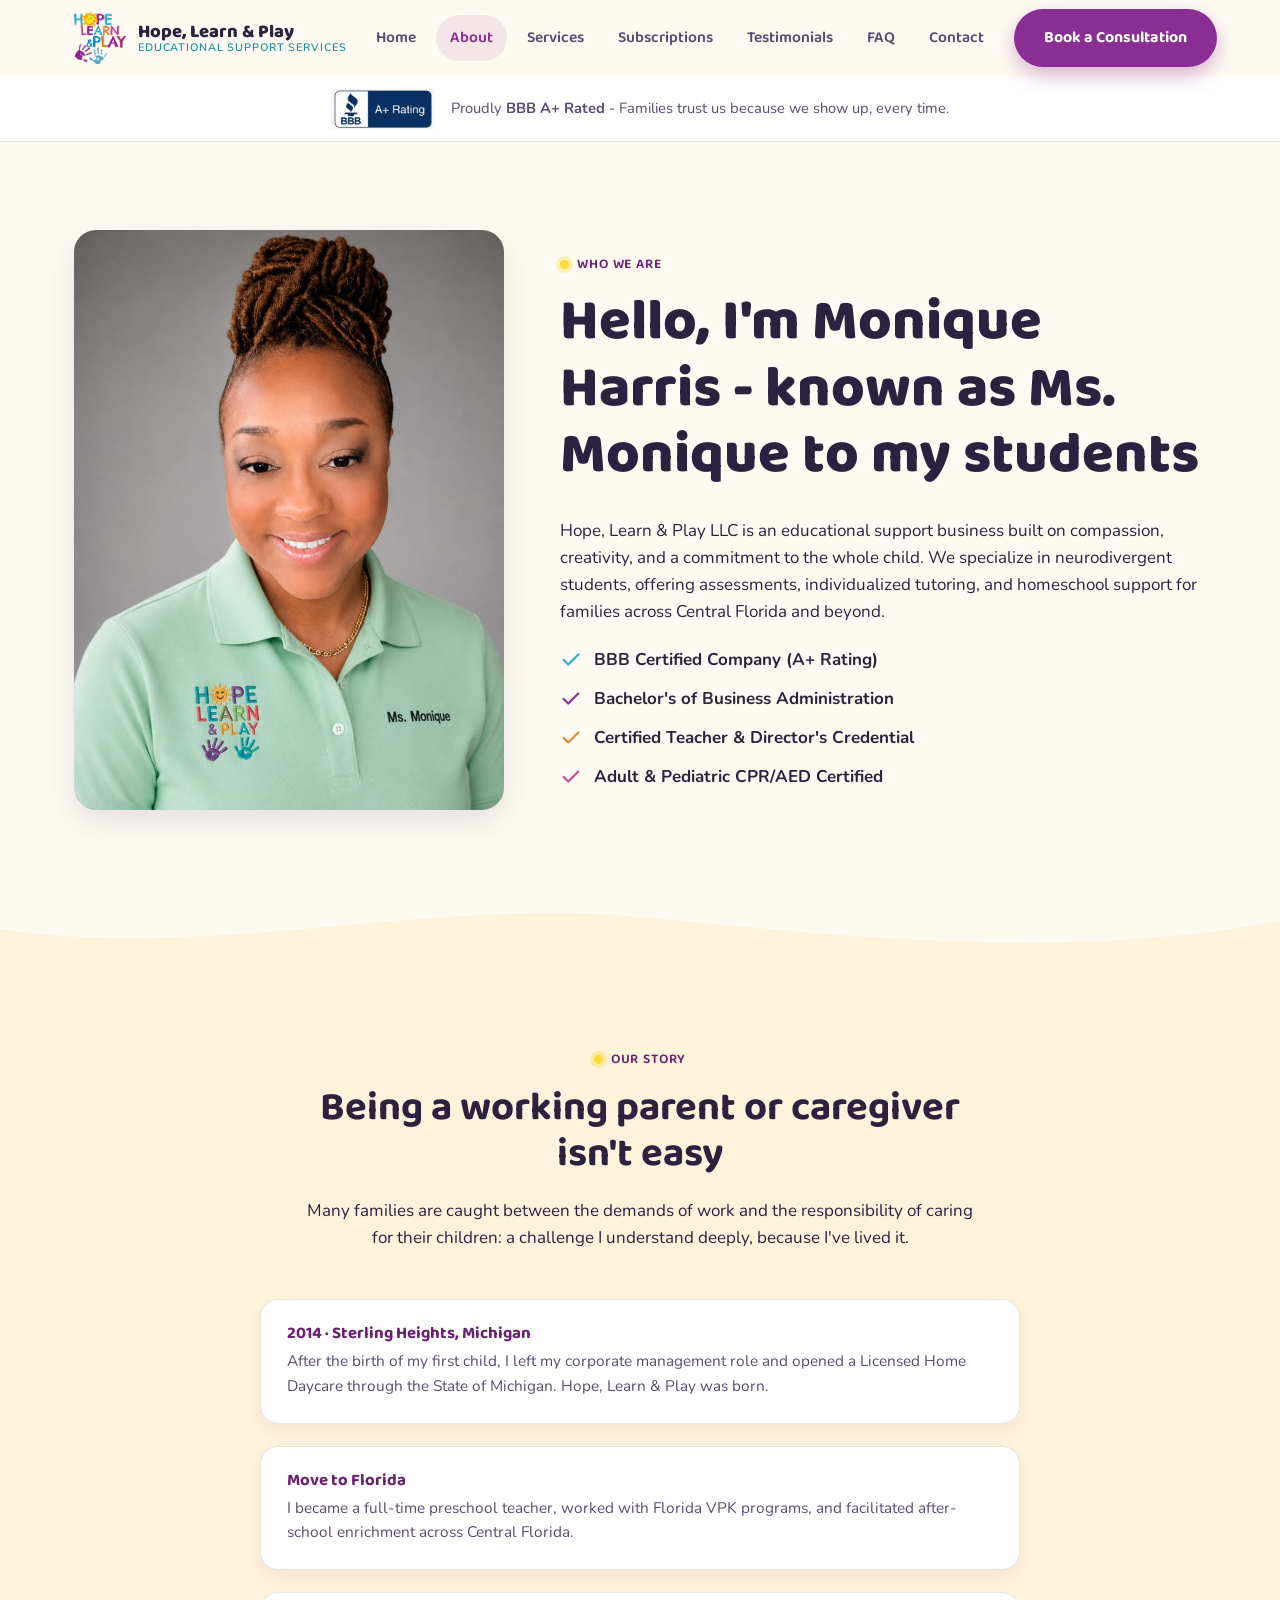
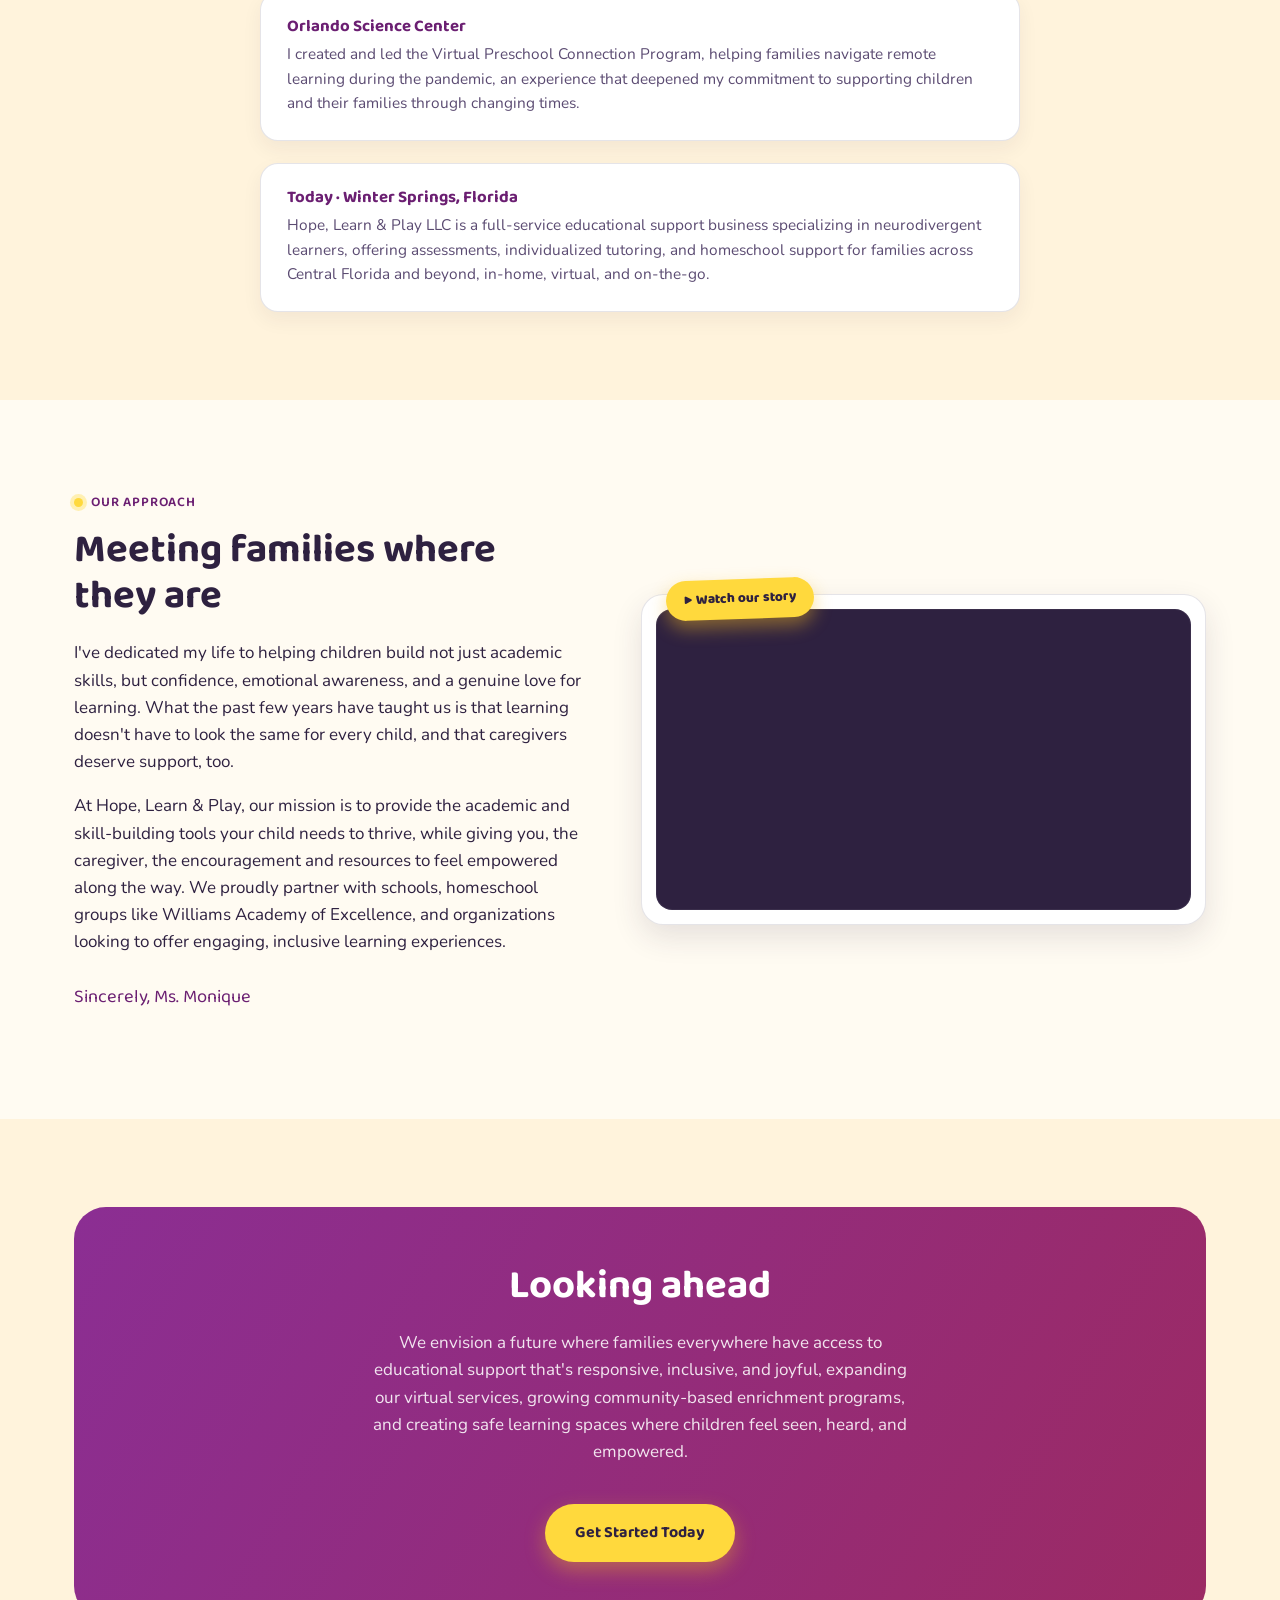
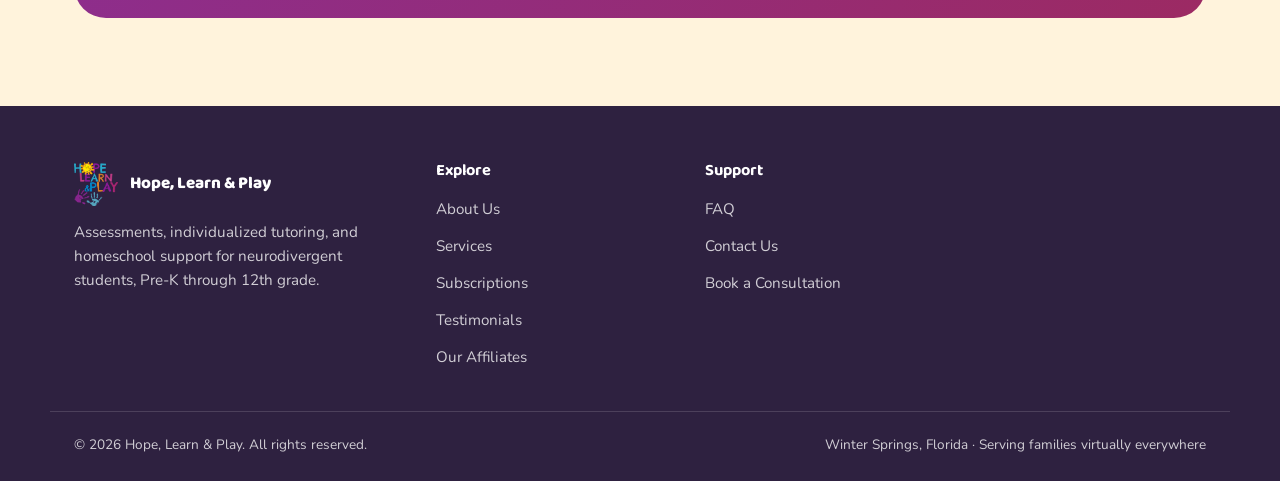
==== commit 5f23d439: "Add files via upload" ====
--- a/about.html
+++ b/about.html
@@ -59,7 +59,7 @@
       <a href="index.html">Home</a>
       <a href="about.html" class="active">About</a>
       <a href="index.html#services">Services</a>
-	 <a href="index.html#early-learning">STEAM</a>
+<!--	 <a href="index.html#early-learning">STEAM</a> -->
       <a href="subscriptions.html">Subscriptions</a>
       <a href="index.html#testimonials">Testimonials</a>
       <a href="index.html#faq">FAQ</a>
--- a/assets/styles.css
+++ b/assets/styles.css
@@ -23,17 +23,21 @@
 }
 
 html, body {
-  overflow-x: hidden;
-  max-width: 100%;
   overscroll-behavior-x: none;
   touch-action: pan-y;
 }
 
-*, *::before, *::after {
-  box-sizing: border-box;
-}
-
-
+*,*::before,*::after{box-sizing:border-box}
+html{scroll-behavior:smooth; scroll-padding-top:calc(var(--header-h) + 14px)}
+body{
+  margin:0;
+  background:var(--cream);
+  color:var(--ink);
+  font-family:'Nunito',sans-serif;
+  font-size:17px;
+  line-height:1.6;
+  -webkit-font-smoothing:antialiased;
+}
 h1,h2,h3,h4{
   font-family:'Baloo 2',cursive;
   color:var(--ink);
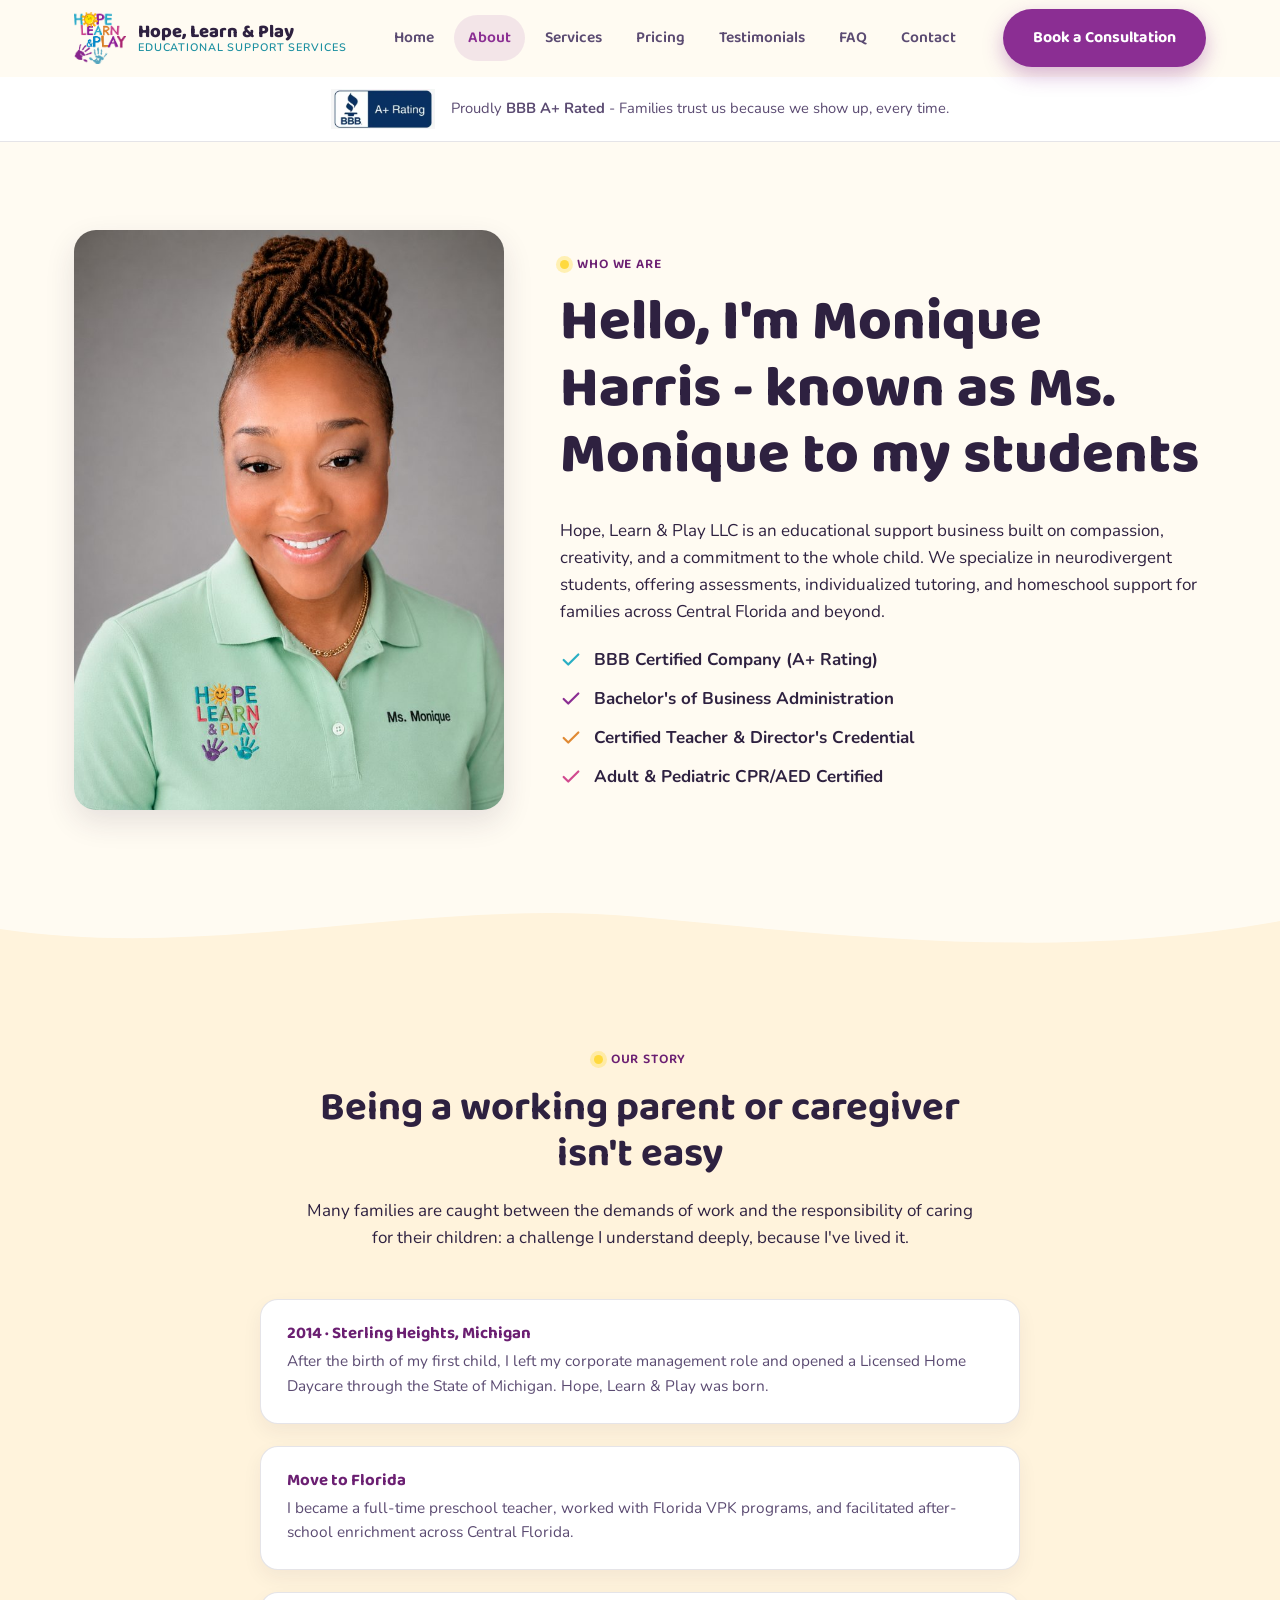
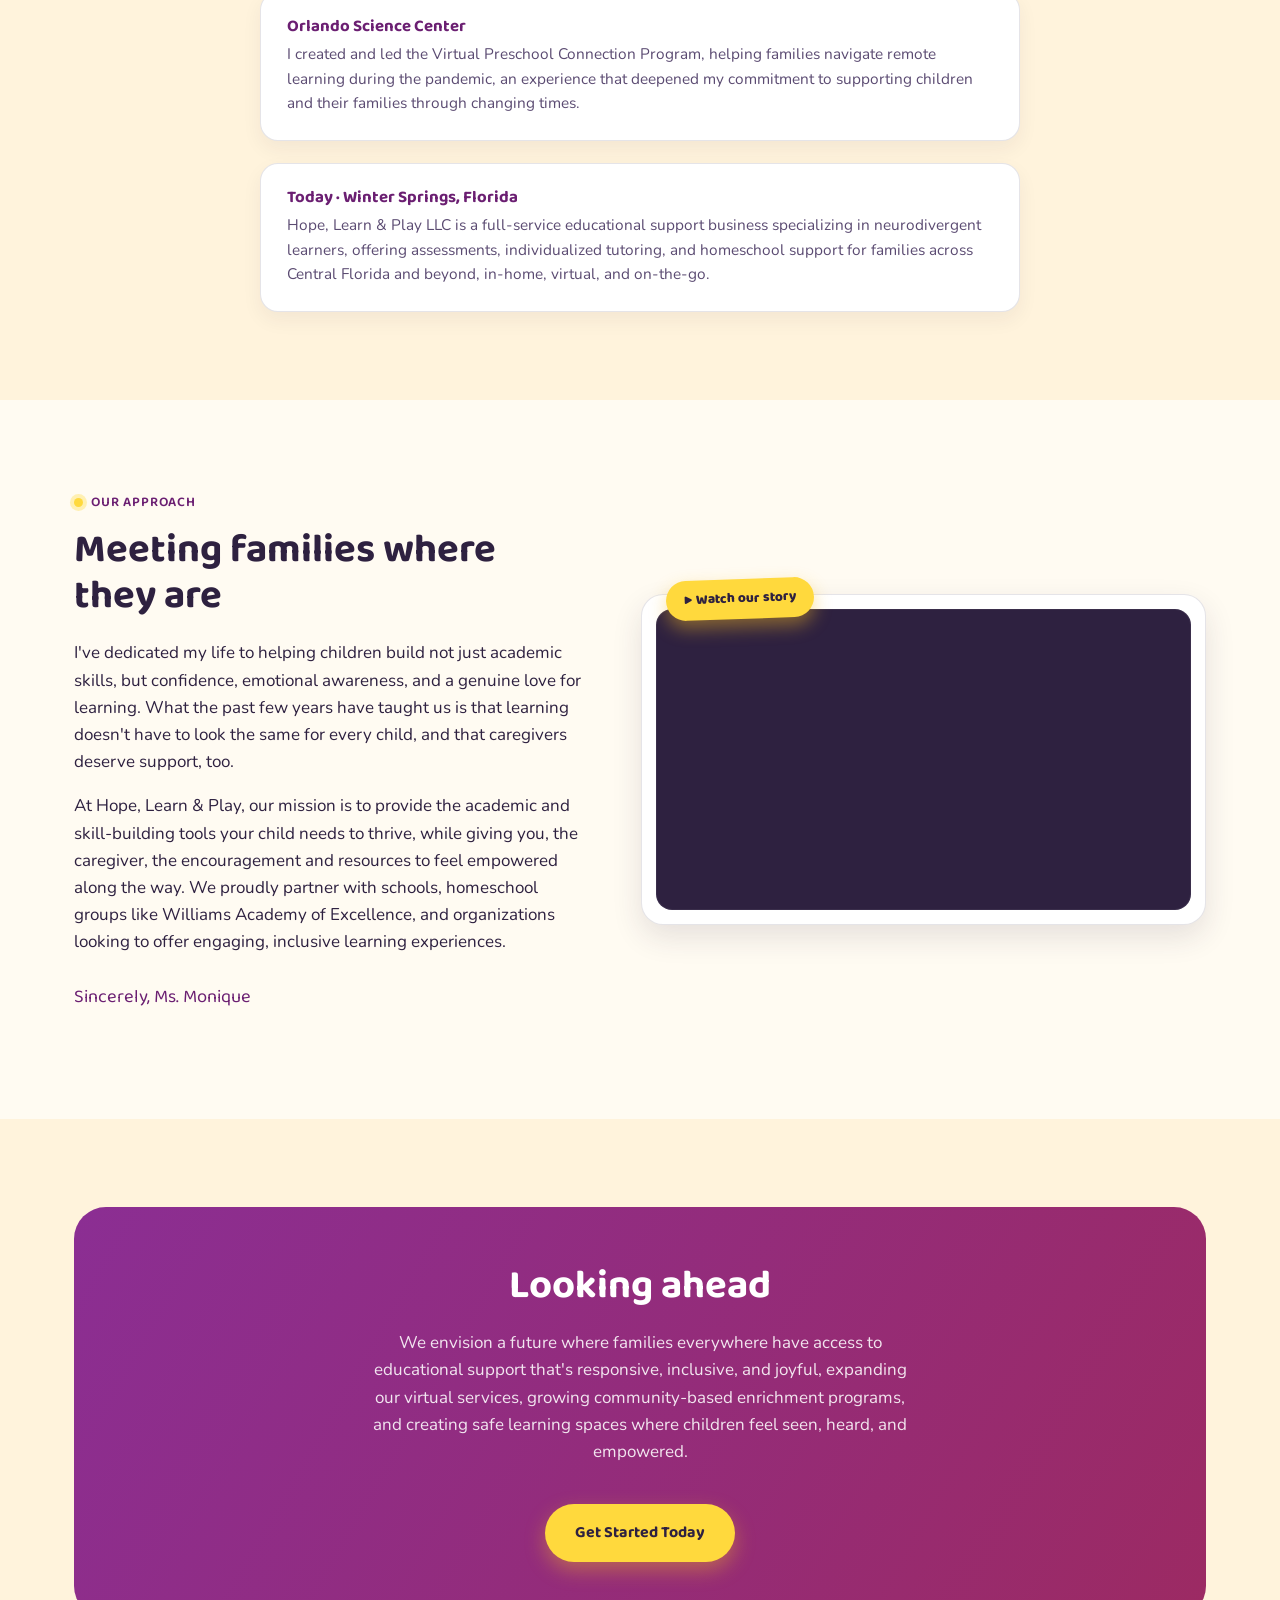
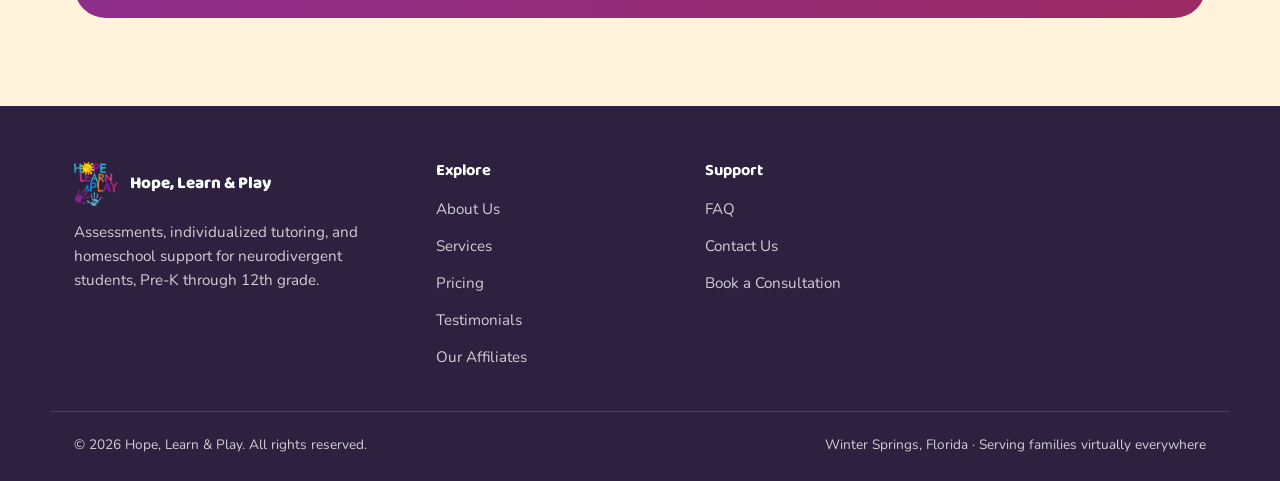
==== commit c3f5f87d: "Add files via upload" ====
--- a/about.html
+++ b/about.html
@@ -60,7 +60,7 @@
       <a href="about.html" class="active">About</a>
       <a href="index.html#services">Services</a>
 <!--	 <a href="index.html#early-learning">STEAM</a> -->
-      <a href="subscriptions.html">Subscriptions</a>
+      <a href="pricing.html">Pricing</a>
       <a href="index.html#testimonials">Testimonials</a>
       <a href="index.html#faq">FAQ</a>
       <a href="index.html#contact">Contact</a>
@@ -203,7 +203,7 @@
       <ul>
         <li><a href="about.html">About Us</a></li>
         <li><a href="index.html#services">Services</a></li>
-        <li><a href="subscriptions.html">Subscriptions</a></li>
+        <li><a href="pricing.html">Pricing</a></li>
         <li><a href="index.html#testimonials">Testimonials</a></li>
         <li><a href="index.html#partners">Our Affiliates</a></li>
       </ul>
--- a/assets/styles.css
+++ b/assets/styles.css
@@ -484,7 +484,7 @@
 @media (max-width:560px){.partners-grid{grid-template-columns:1fr}}
 
 /* ============================================================
-   PRICING (Subscriptions page)
+   PRICING (Pricing page)
 ============================================================ */
 .pricing-grid{display:grid; grid-template-columns:repeat(3,1fr); gap:24px}
 .price-card{
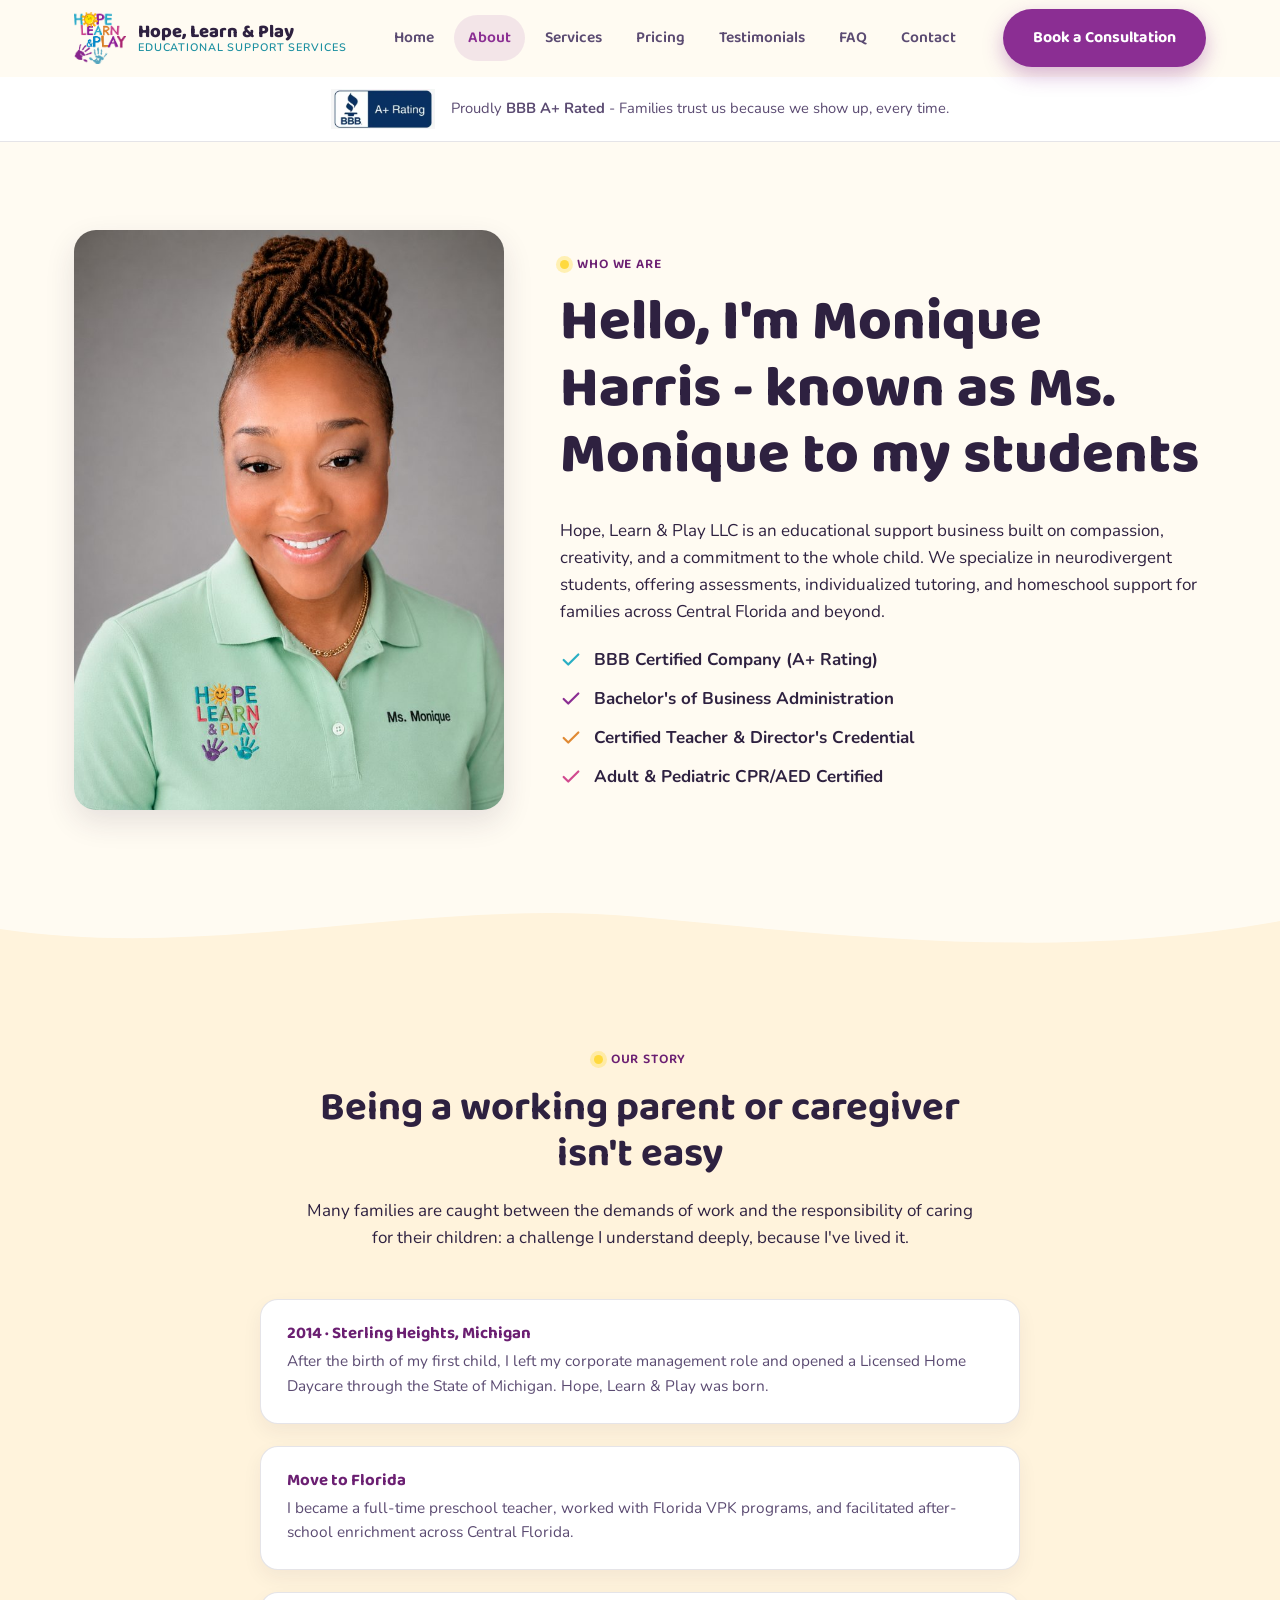
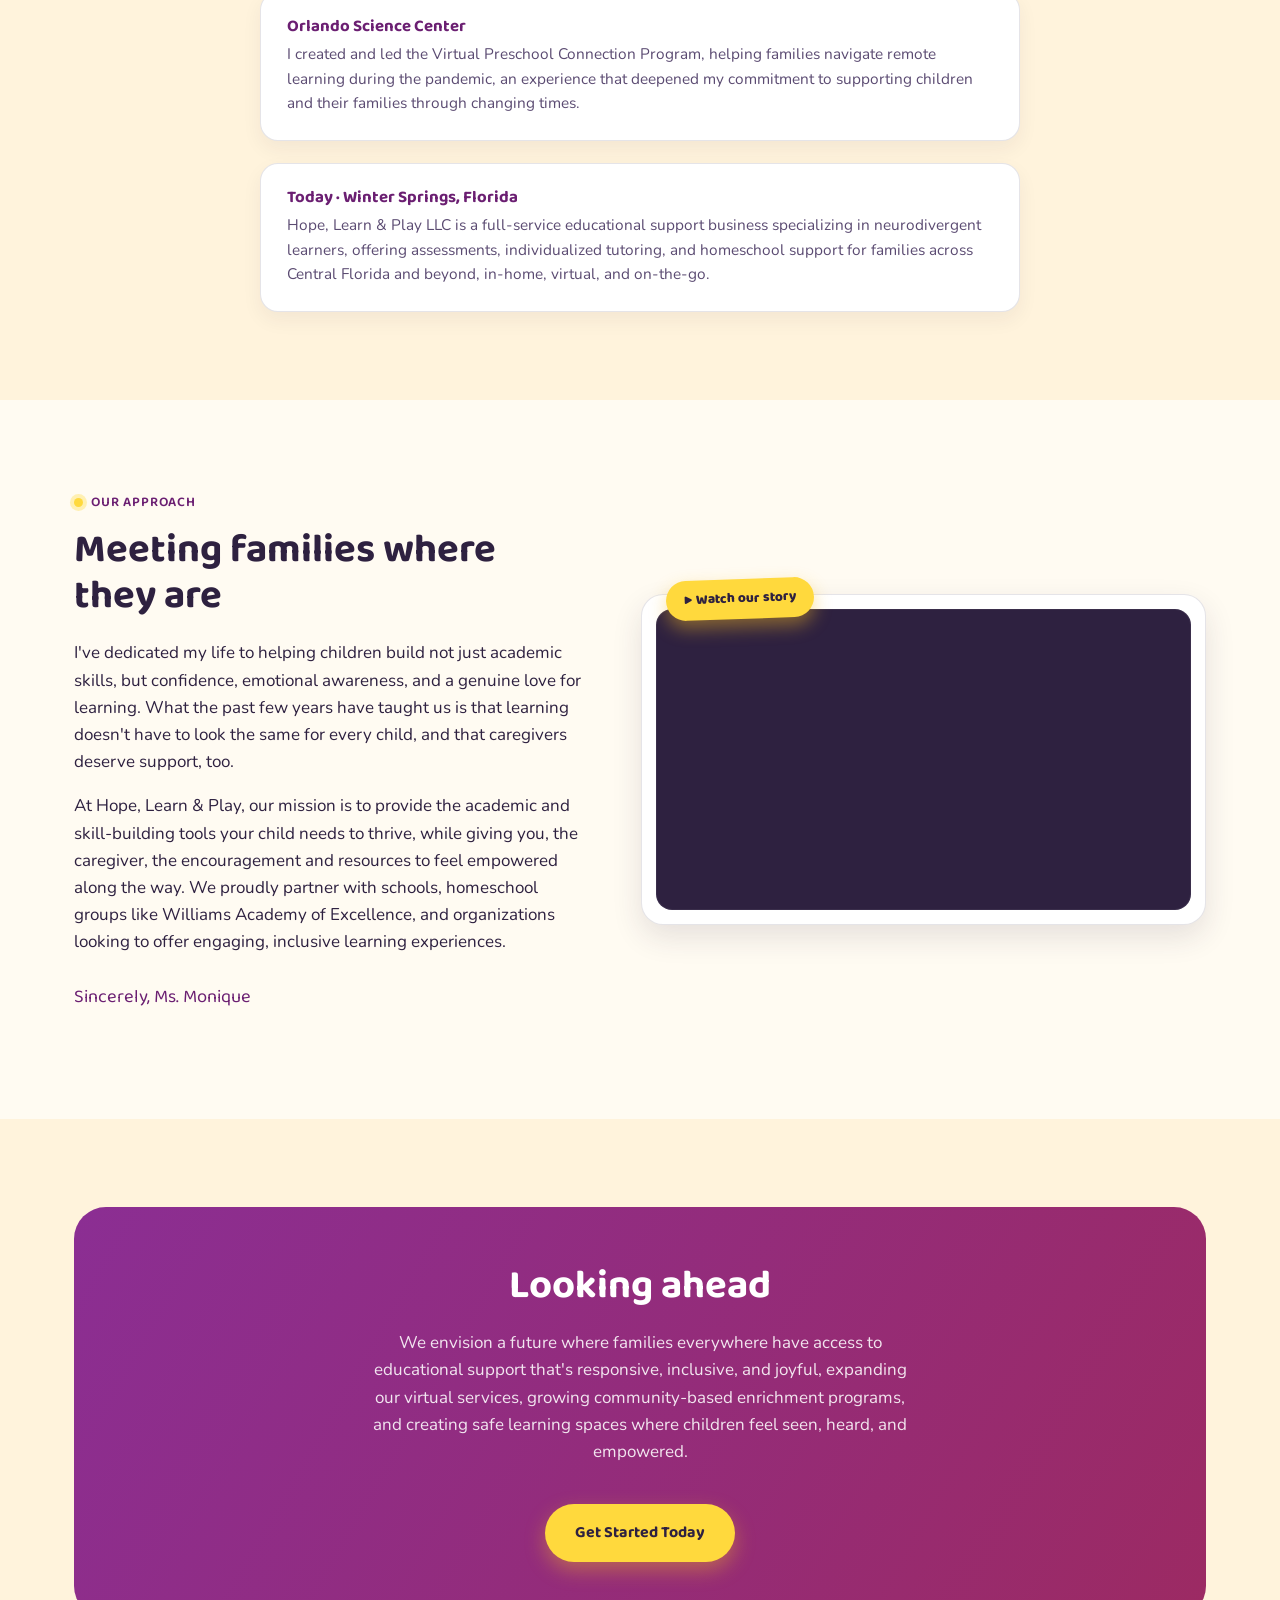
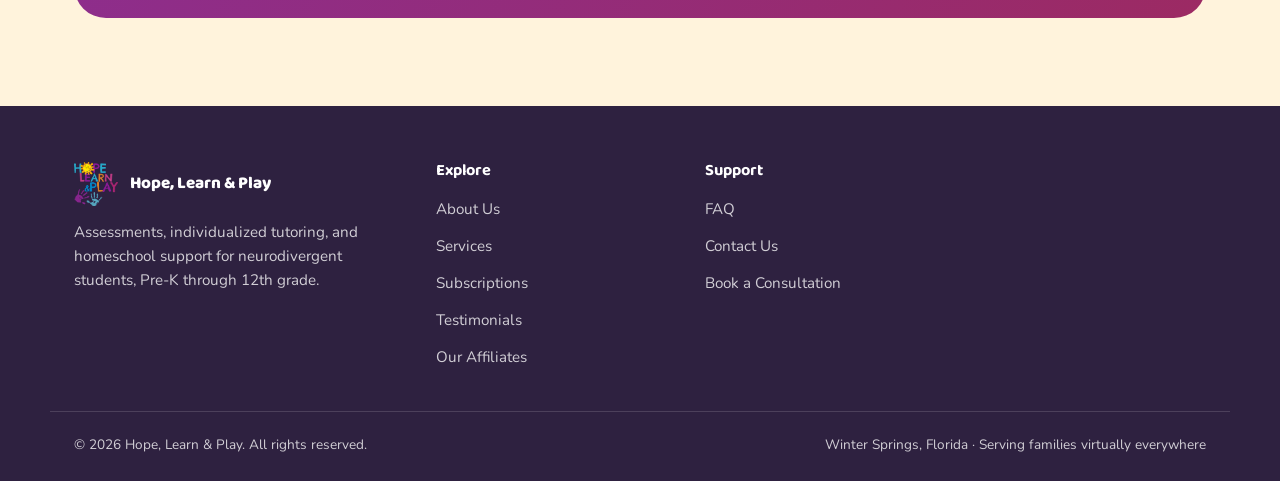
==== commit 9b153ef7: "Change Pricing link to Subscriptions in about.html" ====
--- a/about.html
+++ b/about.html
@@ -60,7 +60,7 @@
       <a href="about.html" class="active">About</a>
       <a href="index.html#services">Services</a>
 <!--	 <a href="index.html#early-learning">STEAM</a> -->
-      <a href="pricing.html">Pricing</a>
+      <a href="subscriptions.html">Pricing</a>
       <a href="index.html#testimonials">Testimonials</a>
       <a href="index.html#faq">FAQ</a>
       <a href="index.html#contact">Contact</a>
@@ -203,7 +203,7 @@
       <ul>
         <li><a href="about.html">About Us</a></li>
         <li><a href="index.html#services">Services</a></li>
-        <li><a href="pricing.html">Pricing</a></li>
+        <li><a href="subscriptions.html">Subscriptions</a></li>
         <li><a href="index.html#testimonials">Testimonials</a></li>
         <li><a href="index.html#partners">Our Affiliates</a></li>
       </ul>
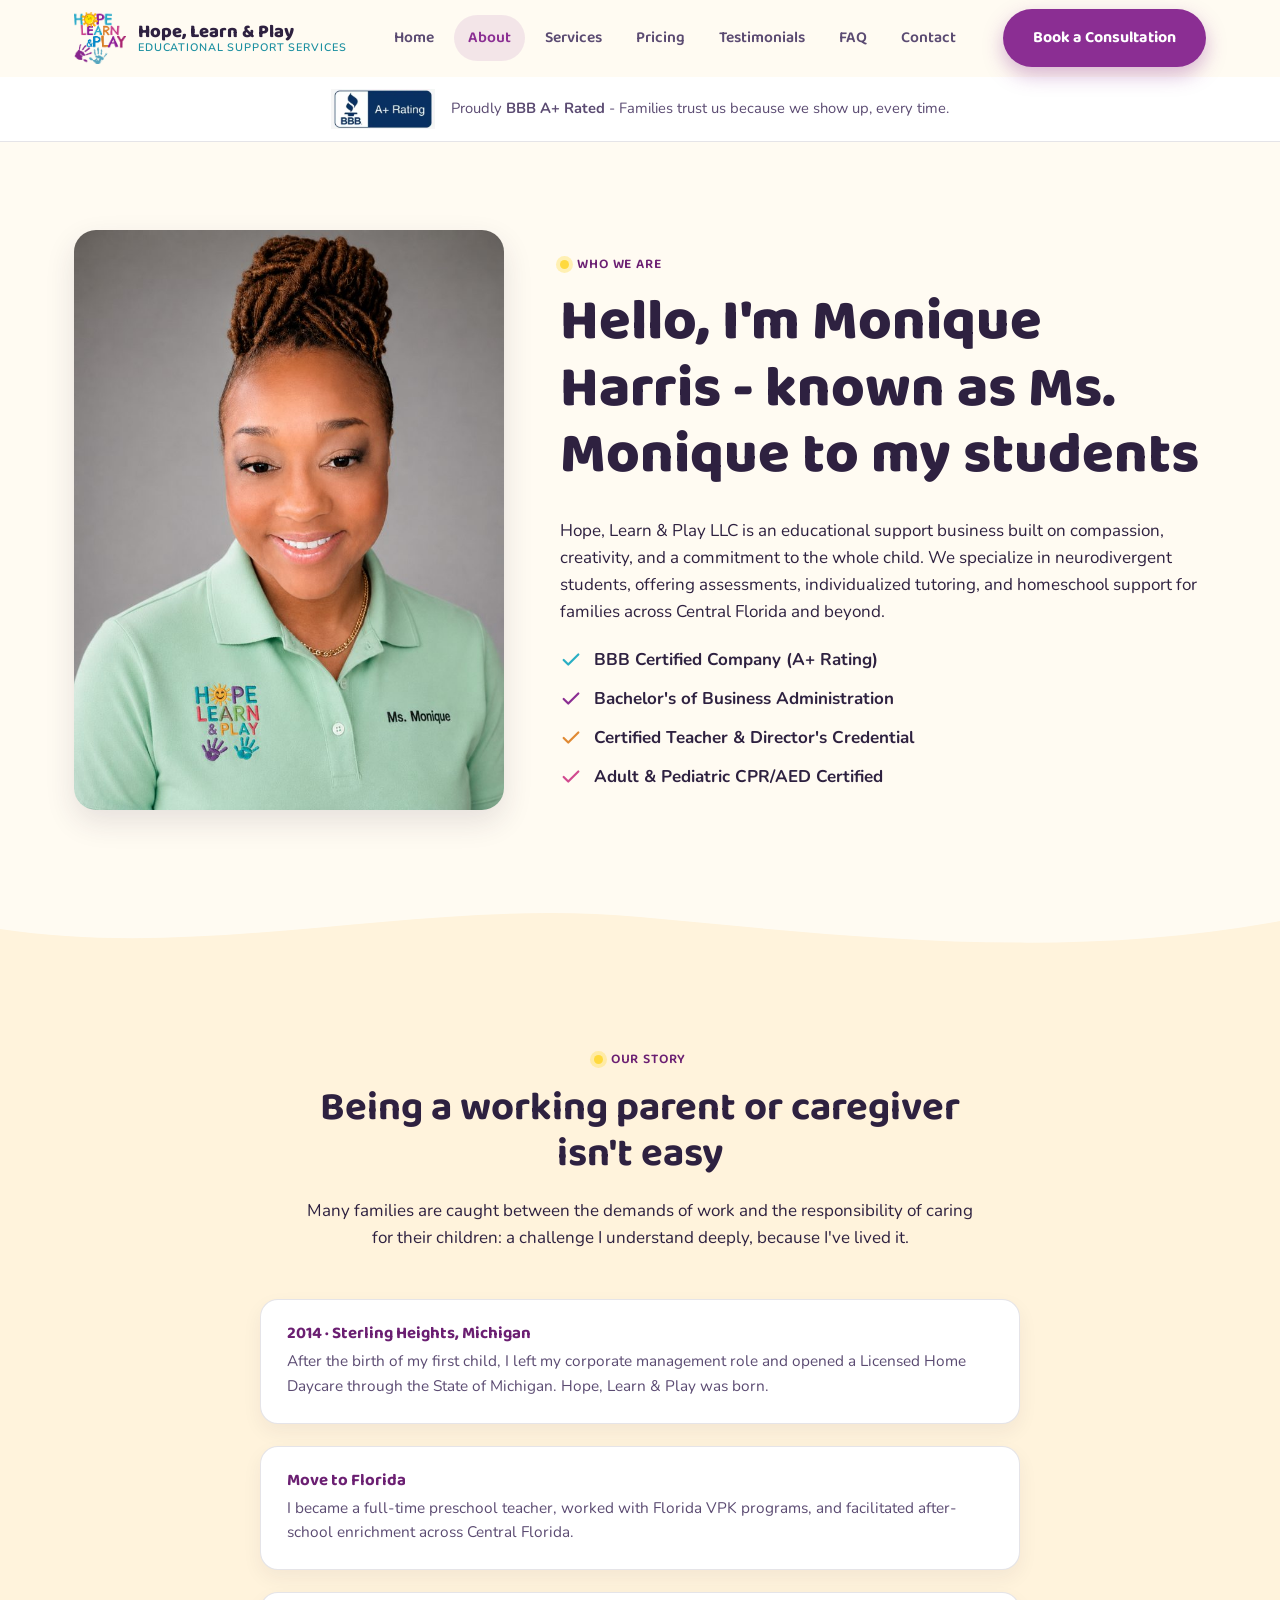
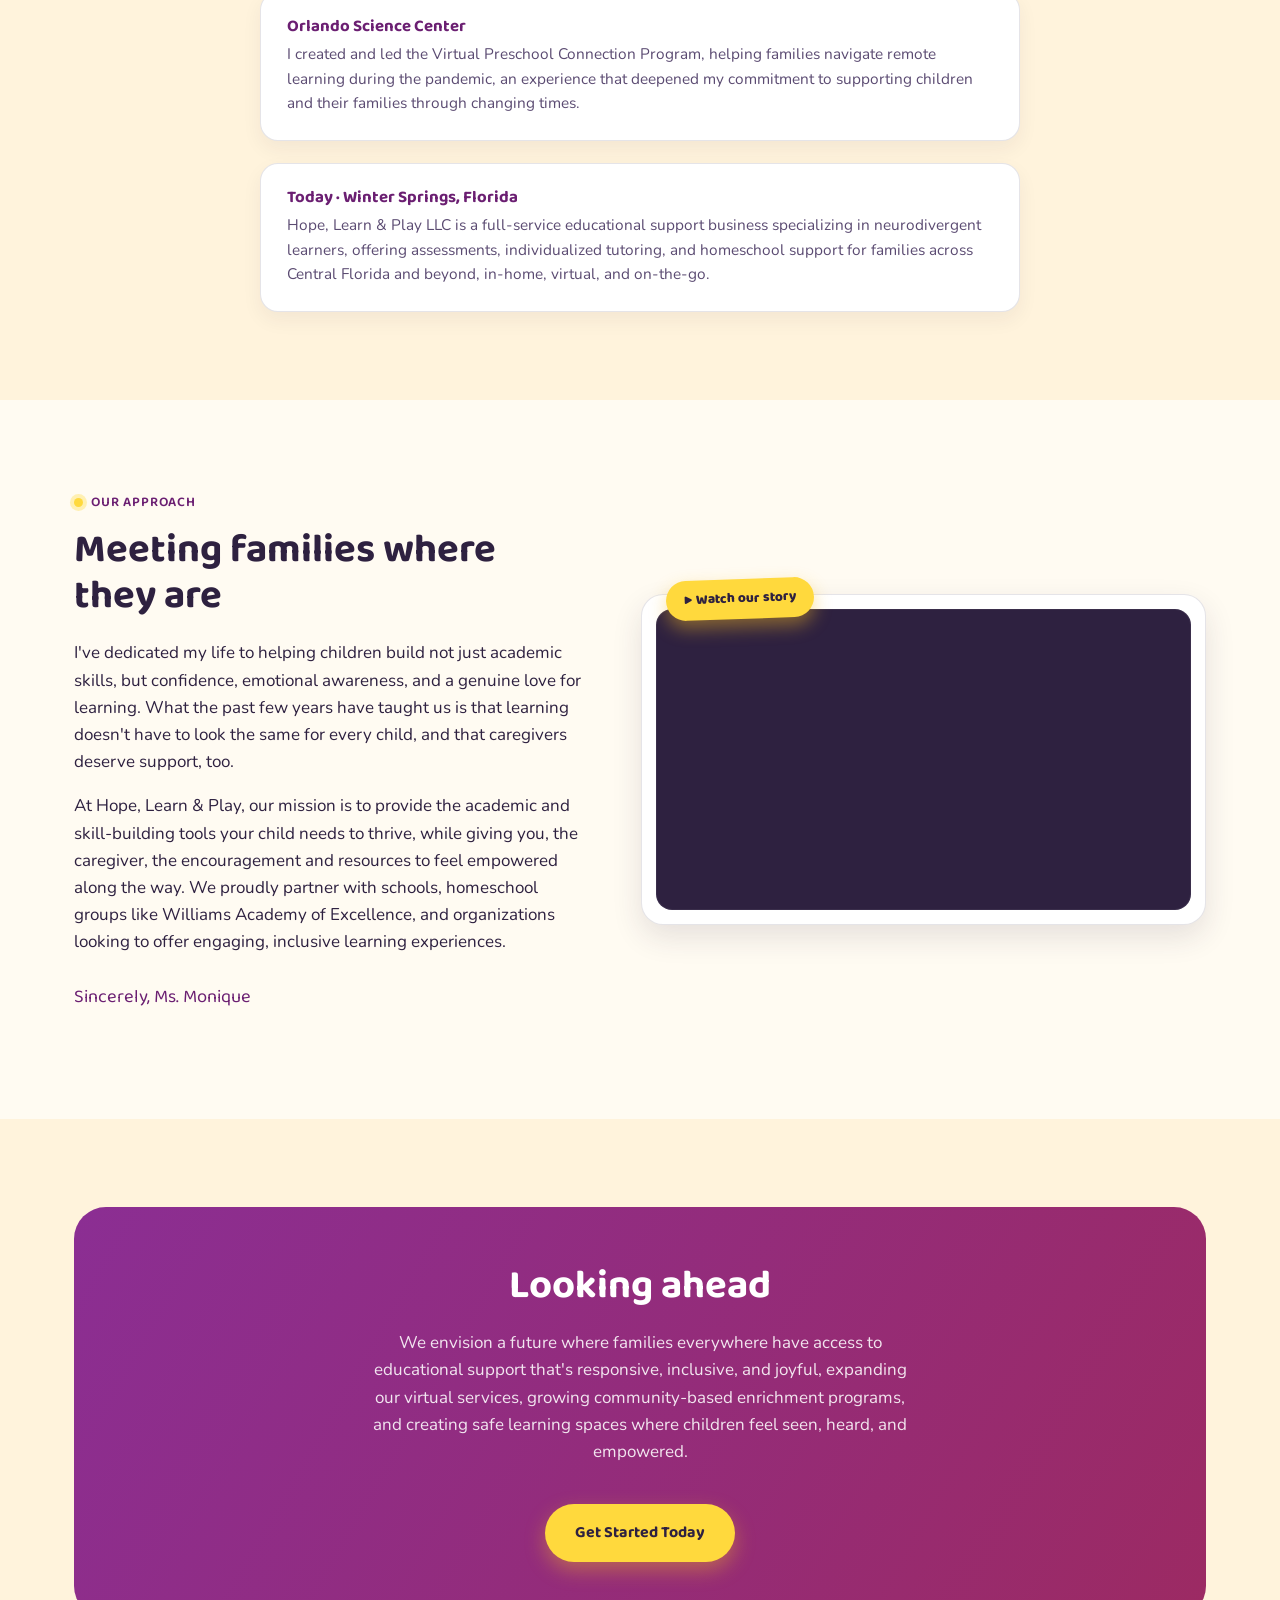
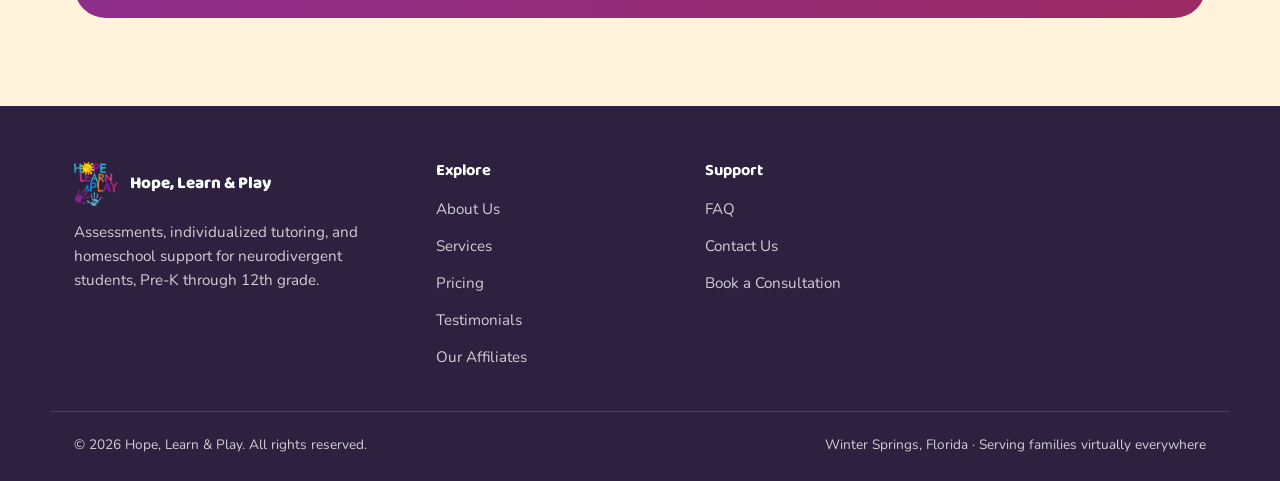
==== commit 32c1c64e: "Add files via upload" ====
--- a/about.html
+++ b/about.html
@@ -60,7 +60,7 @@
       <a href="about.html" class="active">About</a>
       <a href="index.html#services">Services</a>
 <!--	 <a href="index.html#early-learning">STEAM</a> -->
-      <a href="subscriptions.html">Pricing</a>
+      <a href="pricing.html">Pricing</a>
       <a href="index.html#testimonials">Testimonials</a>
       <a href="index.html#faq">FAQ</a>
       <a href="index.html#contact">Contact</a>
@@ -203,7 +203,7 @@
       <ul>
         <li><a href="about.html">About Us</a></li>
         <li><a href="index.html#services">Services</a></li>
-        <li><a href="subscriptions.html">Subscriptions</a></li>
+        <li><a href="pricing.html">Pricing</a></li>
         <li><a href="index.html#testimonials">Testimonials</a></li>
         <li><a href="index.html#partners">Our Affiliates</a></li>
       </ul>
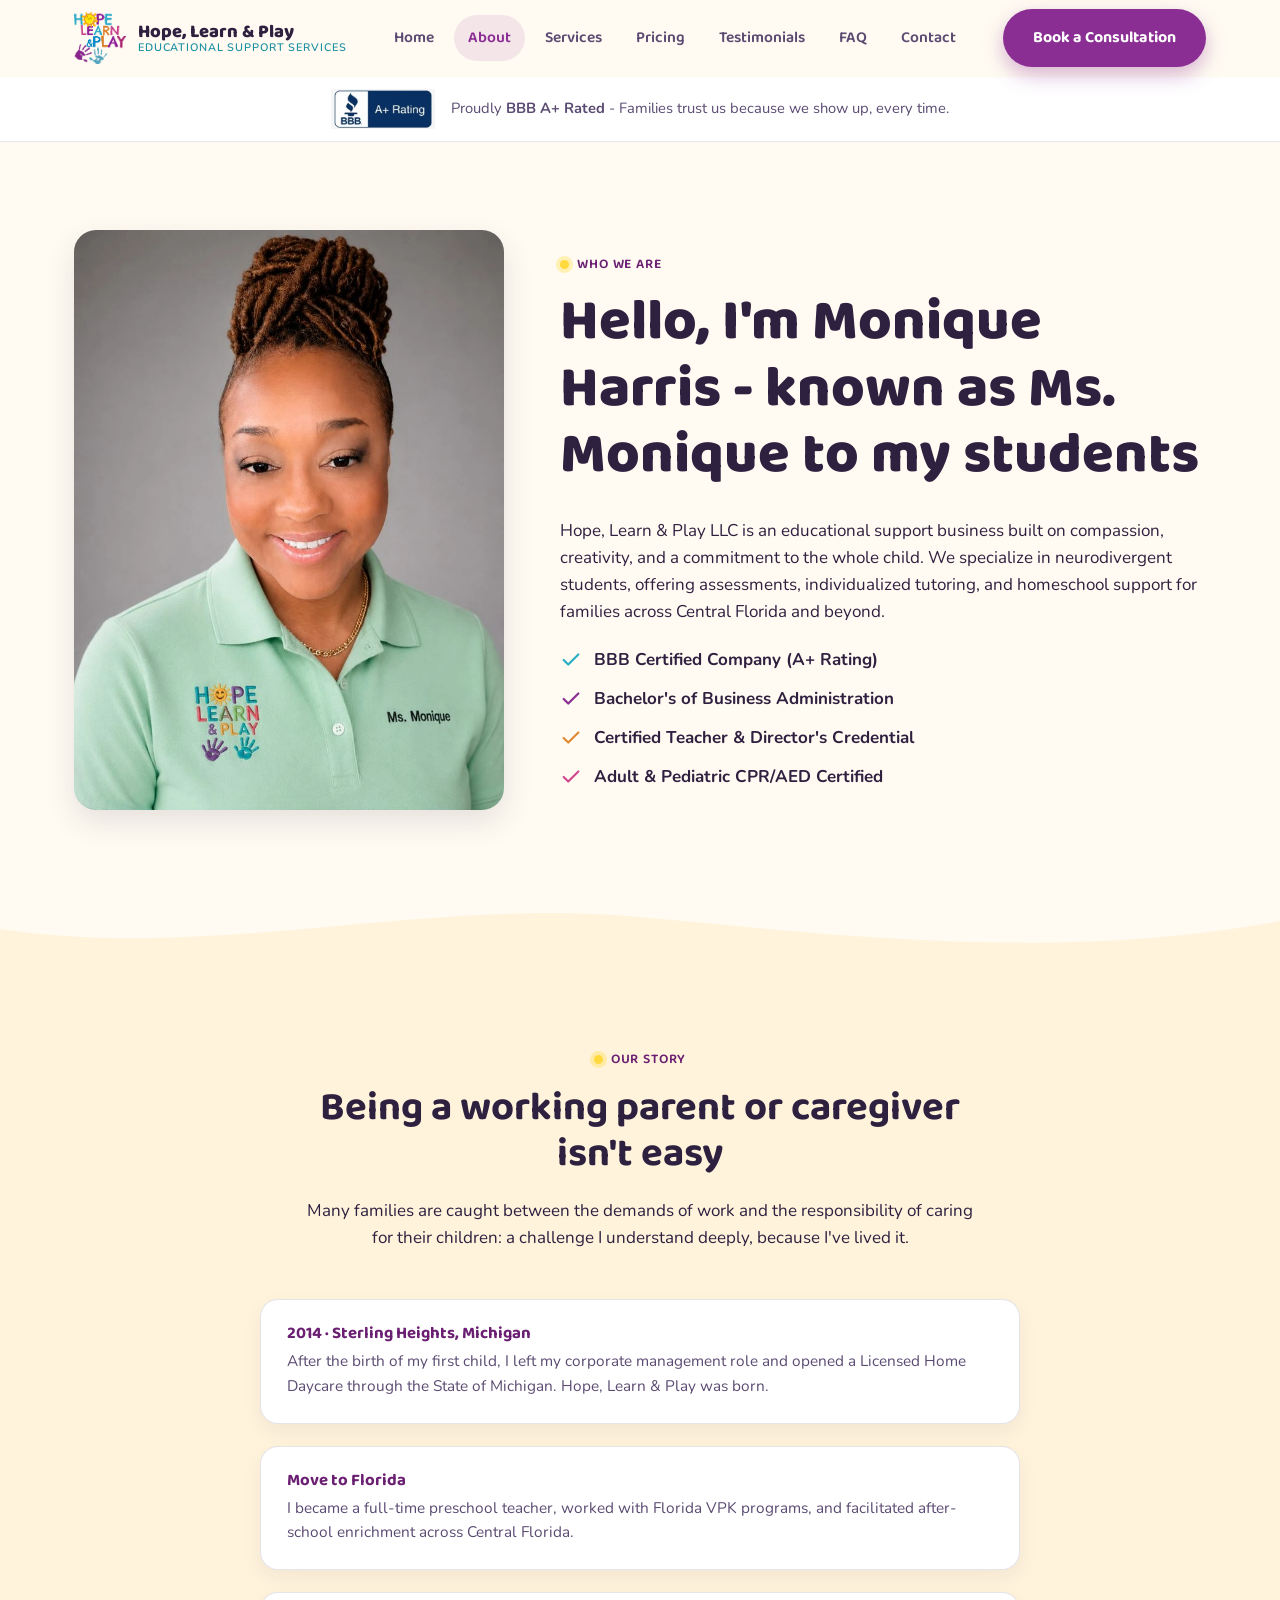
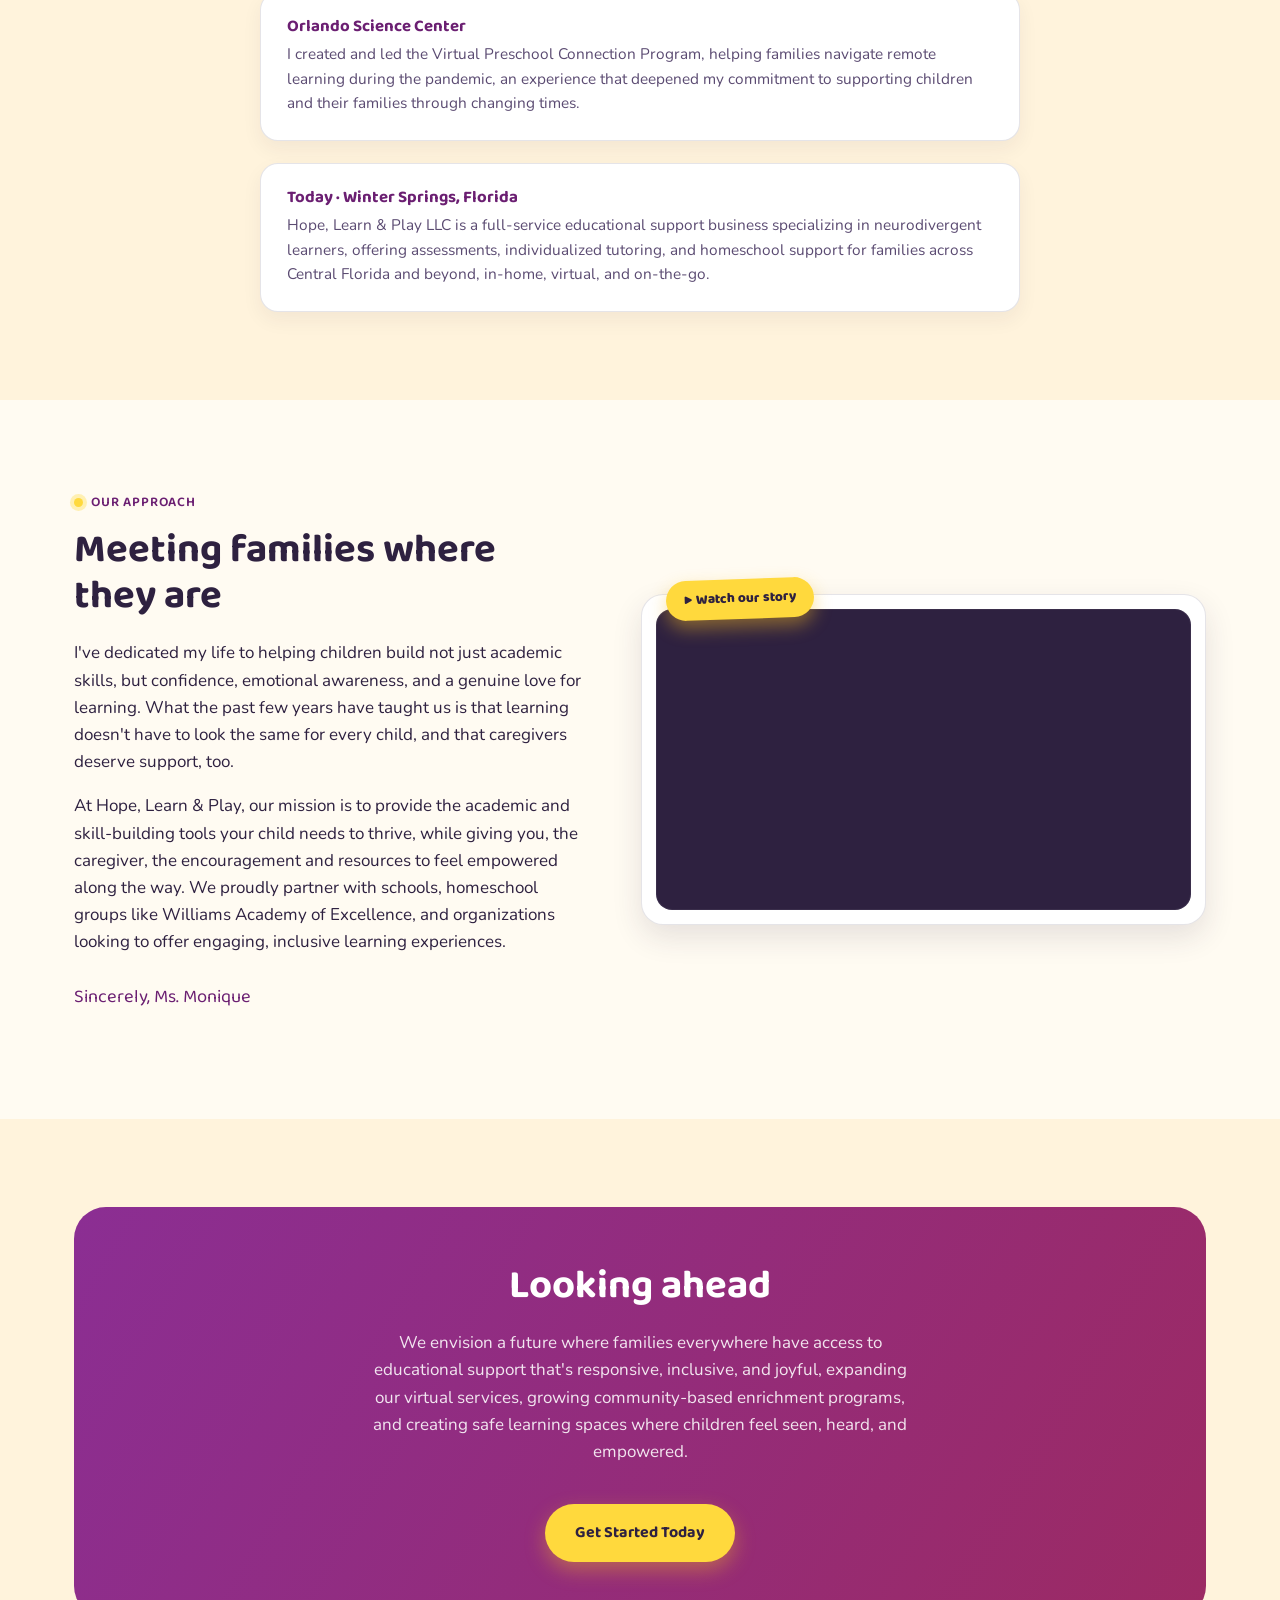
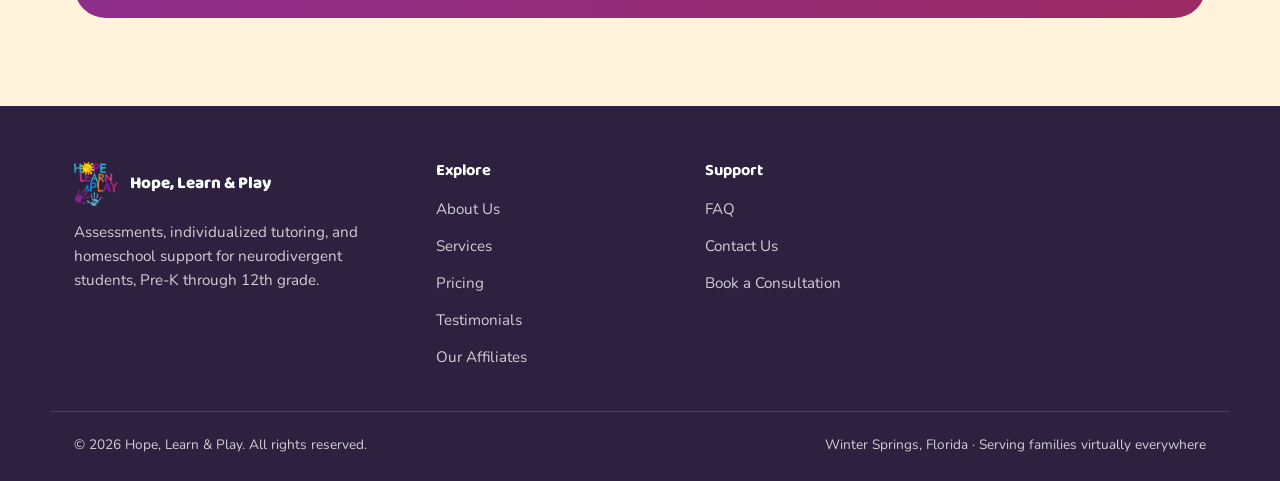
==== commit 2dc5ecc1: "Replace hero image with a WebP format" ====
--- a/about.html
+++ b/about.html
@@ -93,7 +93,7 @@
   ============================================================ -->
   <section class="section" id="home">
     <div class="container founder-hero reveal">
-      <img src="assets/hero.jpg" alt="Ms. Monique Harris, founder of Hope, Learn & Play" width="100%" height="100%">
+      <img src="assets/hero.webp" alt="Ms. Monique Harris, founder of Hope, Learn & Play" width="100%" height="100%">
       <div>
         <p class="eyebrow">Who we are</p>
         <h1>Hello, I'm Monique Harris - known as Ms. Monique to my students</h1>
--- a/assets/styles.css
+++ b/assets/styles.css
@@ -24,7 +24,7 @@
 
 html, body {
   overscroll-behavior-x: none;
-  touch-action: pan-y;
+  touch-action: pan-y pinch-zoom;
 }
 
 *,*::before,*::after{box-sizing:border-box}
@@ -309,6 +309,7 @@
   display:flex; align-items:center; justify-content:center; transition:background .18s ease;
 }
 .testi-controls button:hover{background:var(--sand)}
+.testi-controls button:disabled{opacity:.35; cursor:default; pointer-events:none}
 
 /* ============================================================
    FAQ
@@ -484,7 +485,7 @@
 @media (max-width:560px){.partners-grid{grid-template-columns:1fr}}
 
 /* ============================================================
-   PRICING (Pricing page)
+   PRICING (Subscriptions page)
 ============================================================ */
 .pricing-grid{display:grid; grid-template-columns:repeat(3,1fr); gap:24px}
 .price-card{
@@ -505,6 +506,43 @@
   background:#fff; border:1px solid var(--line); border-radius:var(--radius); padding:26px 30px;
   box-shadow:var(--shadow); margin-top:8px;
 }
+/* Full-width homeschool card */
+.homeschool-card{
+  grid-column:1 / -1;
+
+}
+.homeschool-content{
+  display:grid;
+  grid-template-columns:1.5fr 1fr;
+  gap:40px;
+  align-items:center;
+}
+.homeschool-content .btn{
+  width: auto;
+  justify-self: start;
+  padding-left: 32px;
+  padding-right: 32px;
+}
+.homeschool-stepup{
+  padding:28px;
+  background:var(--sand);
+  border-radius:var(--radius);
+}
+
+.stepup-logo{
+    display:block;
+    width:180px;
+    max-width:100%;
+    height:auto;
+    margin:0 auto 16px;
+}
+
+@media (max-width:760px){
+  .homeschool-content{
+    grid-template-columns:1fr;
+  }
+}
+
 @media (max-width:960px){.pricing-grid{grid-template-columns:1fr 1fr}}
 @media (max-width:640px){.pricing-grid{grid-template-columns:1fr}}
 
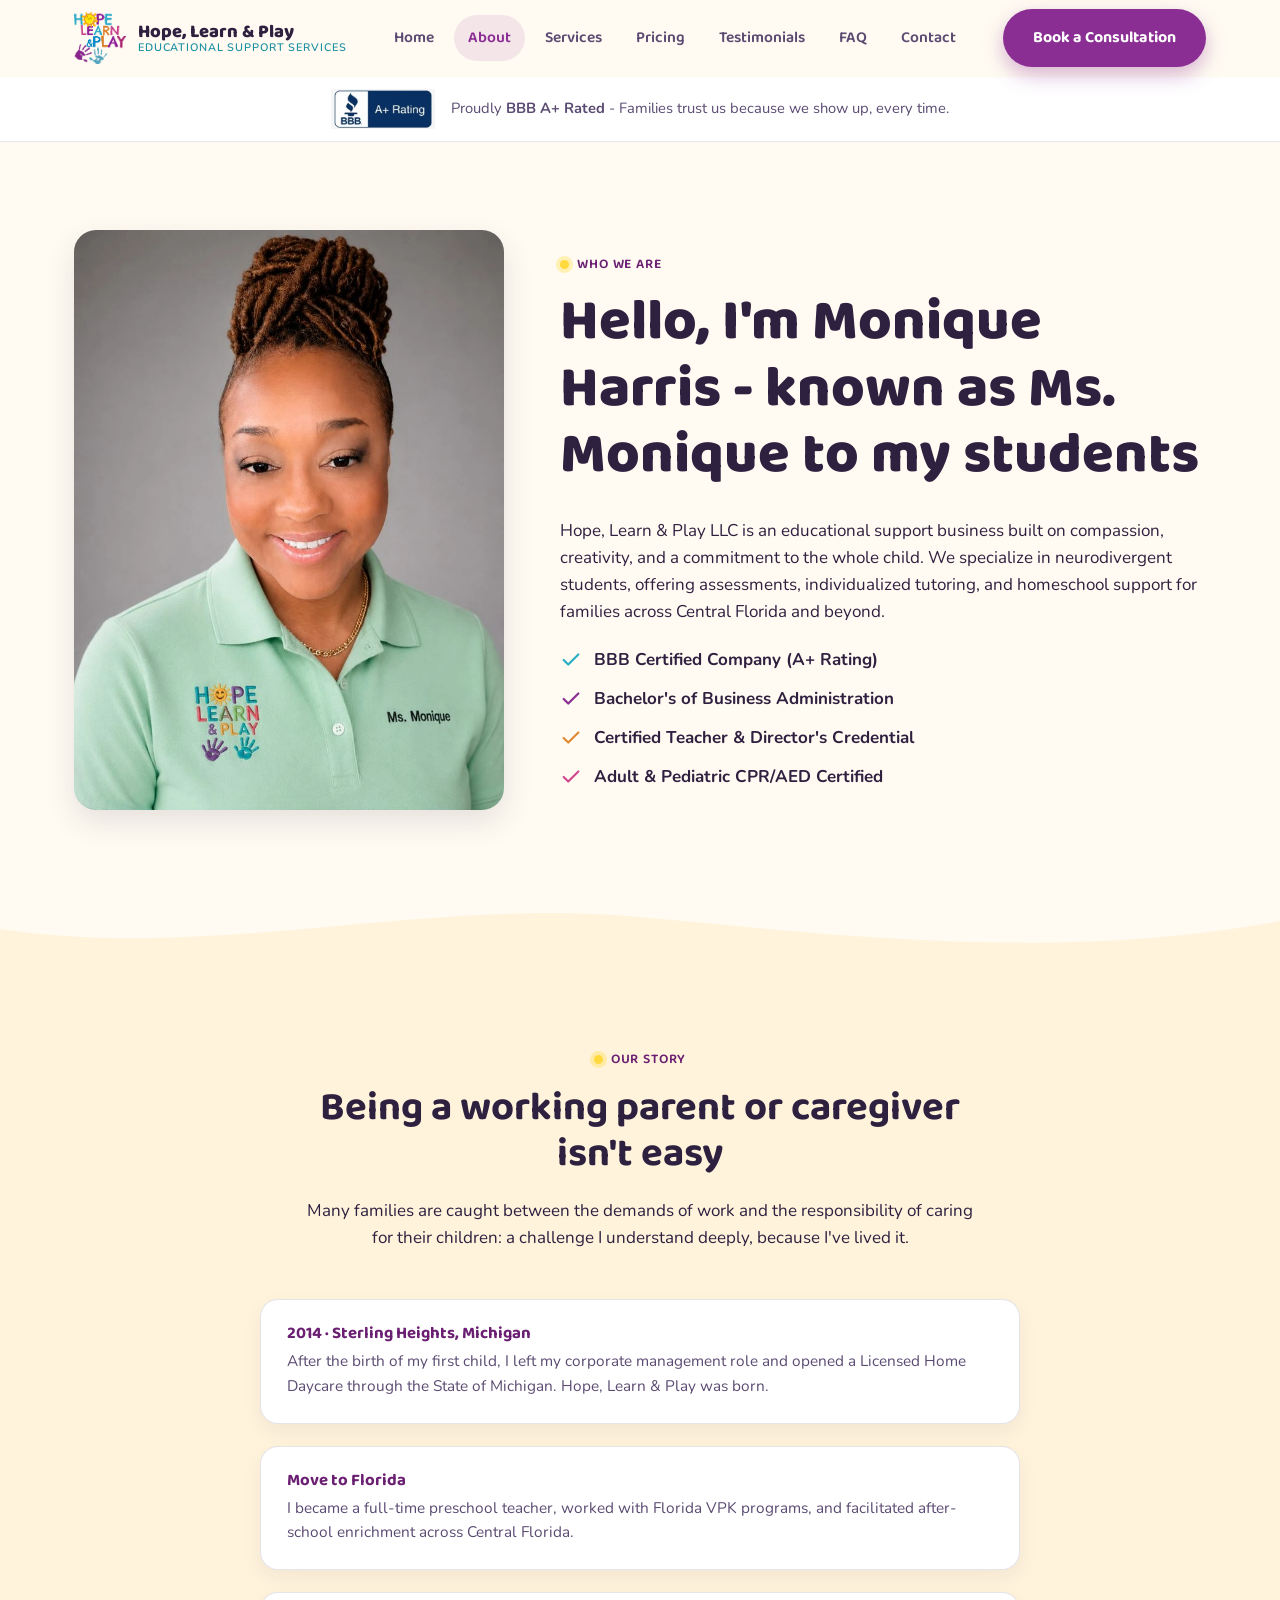
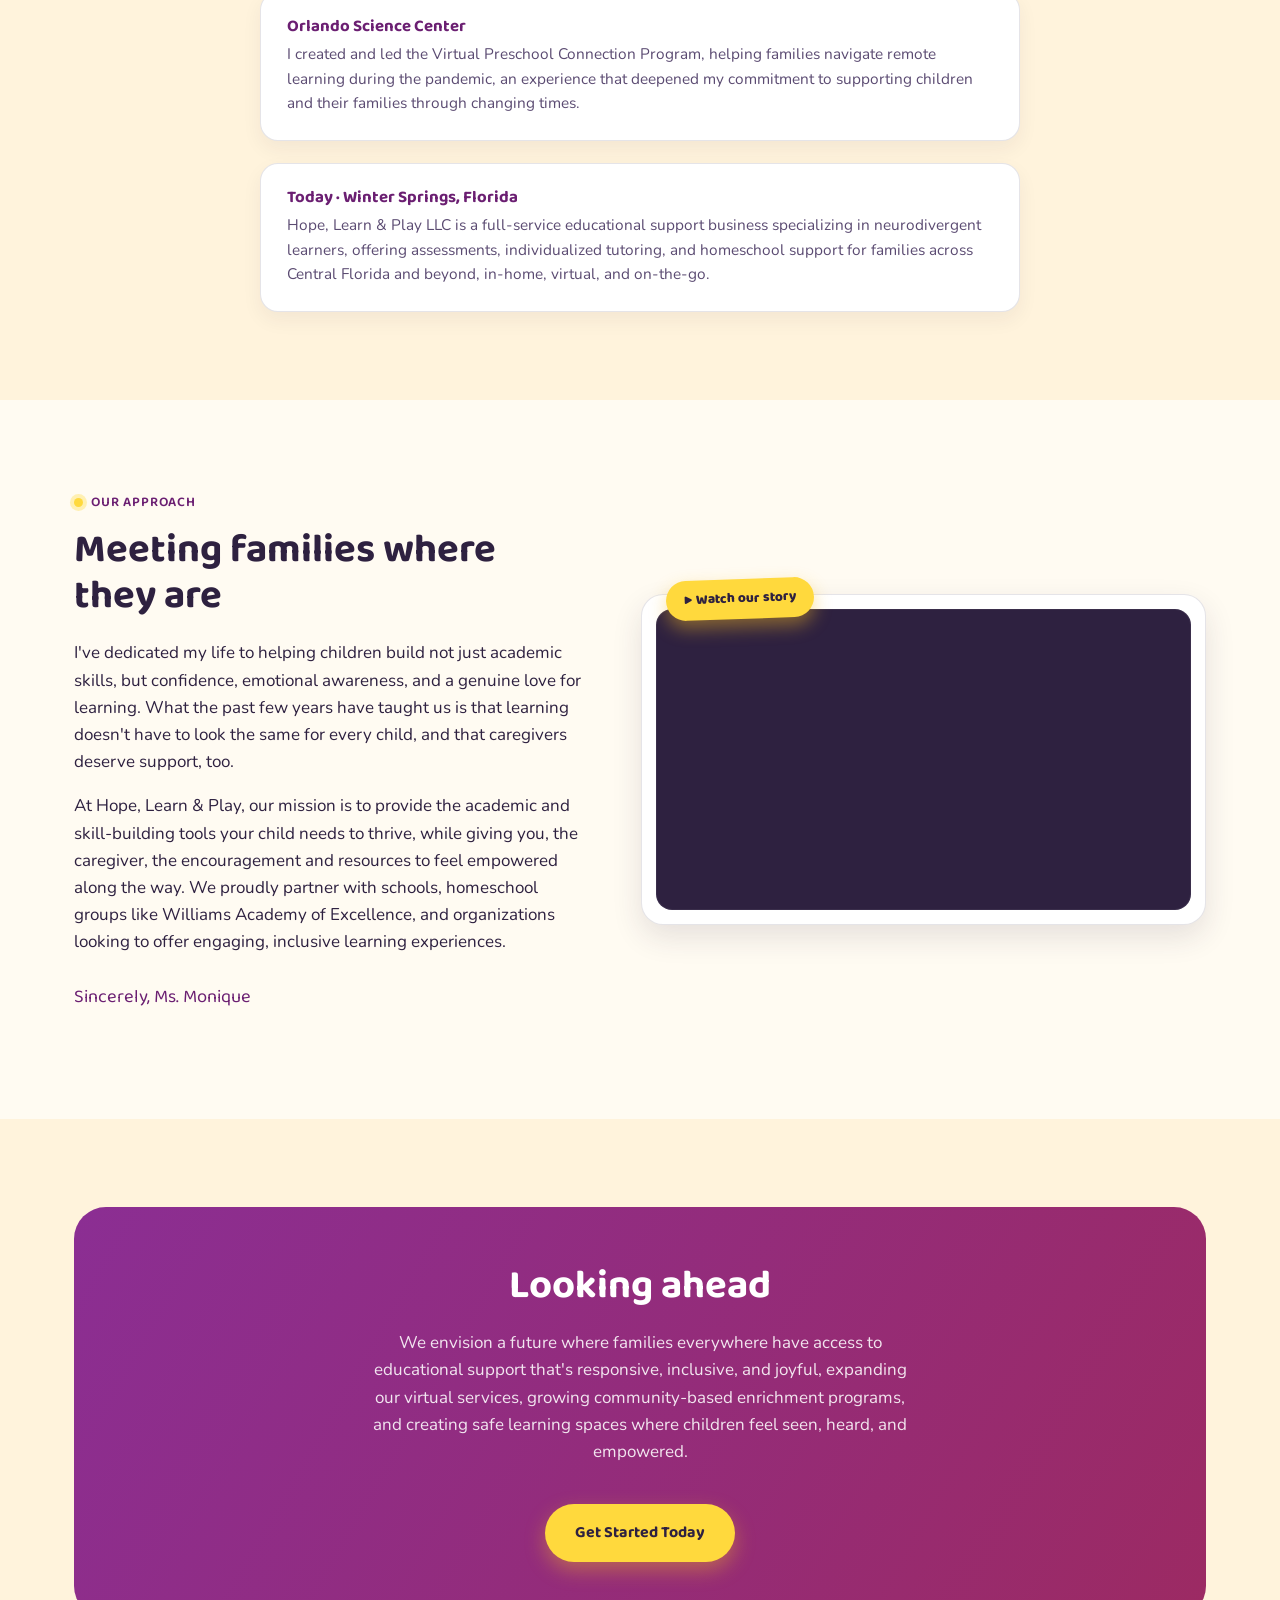
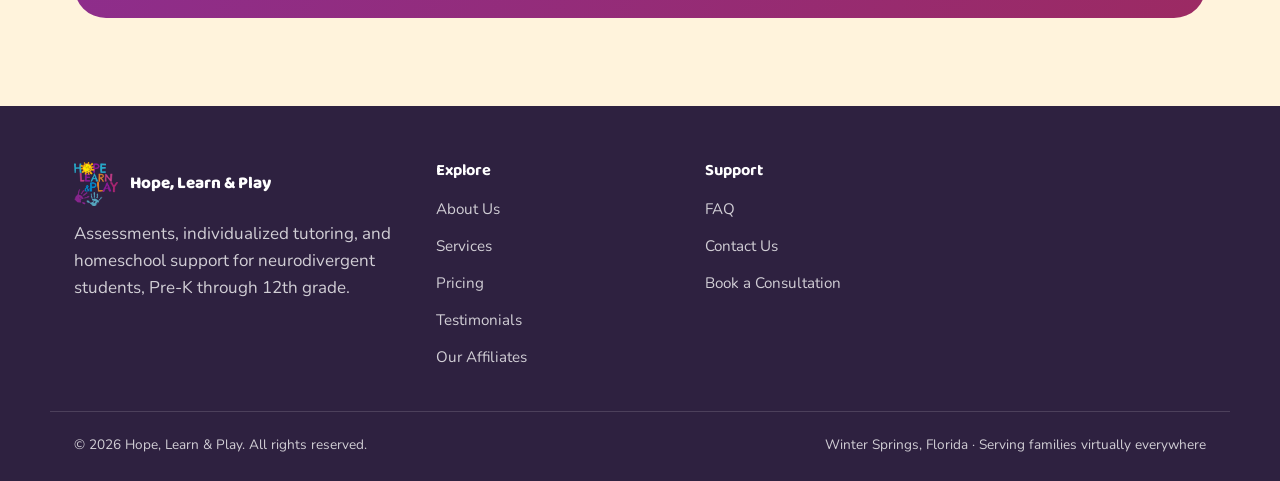
==== commit eb7874fd: "Add files via upload" ====
--- a/about.html
+++ b/about.html
@@ -196,7 +196,7 @@
         <img src="assets/logo.png" alt="Hope, Learn & Play logo">
         <span>Hope, Learn & Play</span>
       </div>
-      <p style="max-width:34ch; font-size:.95rem;">Assessments, individualized tutoring, and homeschool support for neurodivergent students, Pre-K through 12th grade.</p>
+      <p class="footer-blurb">Assessments, individualized tutoring, and homeschool support for neurodivergent students, Pre-K through 12th grade.</p>
     </div>
     <div>
       <h4>Explore</h4>
--- a/assets/styles.css
+++ b/assets/styles.css
@@ -184,6 +184,19 @@
   display:block;
 }
 
+  .hero-badge{
+    position:absolute;
+    top:-56px;
+    left:-56px;
+    width:min(300px, 50%);
+    height:auto;
+    filter:drop-shadow(0 6px 14px rgba(0,0,0,.18));
+    z-index:2;
+  }
+  @media (max-width:560px){
+    .hero-badge{ top:-32px; left:-32px; width:180px; }
+  }
+  
 .sun-badge{width:min(360px,80%); aspect-ratio:1; position:relative}
 .sun-badge img{width:100%; height:100%; object-fit:contain; filter:drop-shadow(0 20px 40px rgba(139,46,147,.22))}
 .sun-badge .float-chip{
@@ -332,9 +345,10 @@
 /* ============================================================
    CONTACT
 ============================================================ */
-.contact-grid{display:grid; grid-template-columns:1fr 1fr; gap:44px; align-items:start}
+.contact-grid{display:grid; grid-template-columns:.8fr 1.2fr; gap:48px; align-items:start}
 .contact-card{background:#fff; border-radius:var(--radius); border:1px solid var(--line); box-shadow:var(--shadow); padding:34px}
 .form-row{display:grid; grid-template-columns:1fr 1fr; gap:16px}
+.form-row--address{grid-template-columns:2fr .9fr 1.1fr}
 .field{display:flex; flex-direction:column; gap:6px; margin-bottom:16px}
 .field label{font-weight:700; font-size:.92rem}
 .field input, .field select, .field textarea{
@@ -345,6 +359,8 @@
   border-color:var(--teal); box-shadow:0 0 0 4px rgba(42,175,196,.15); outline:none;
 }
 .field textarea{resize:vertical; min-height:110px}
+.contact-card .btn-submit{display:flex; width:fit-content; margin:6px auto 0; padding:13px 32px}
+@media (max-width:480px){.contact-card .btn-submit{width:100%}}
 .contact-info-list{list-style:none; margin:0 0 28px; padding:0; display:grid; gap:18px}
 .contact-info-list li{display:flex; gap:14px; align-items:flex-start}
 .contact-info-list .ico{
@@ -360,6 +376,8 @@
 .social-row a:hover{background:var(--purple); transform:translateY(-3px)}
 @media (max-width:900px){.contact-grid{grid-template-columns:1fr}}
 @media (max-width:560px){.form-row{grid-template-columns:1fr}}
+@media (max-width:700px){.form-row--address{grid-template-columns:1fr}}
+@media (max-width:560px){.contact-card{padding:24px 20px}}
 
 /* dialog */
 dialog#confirmDialog{
